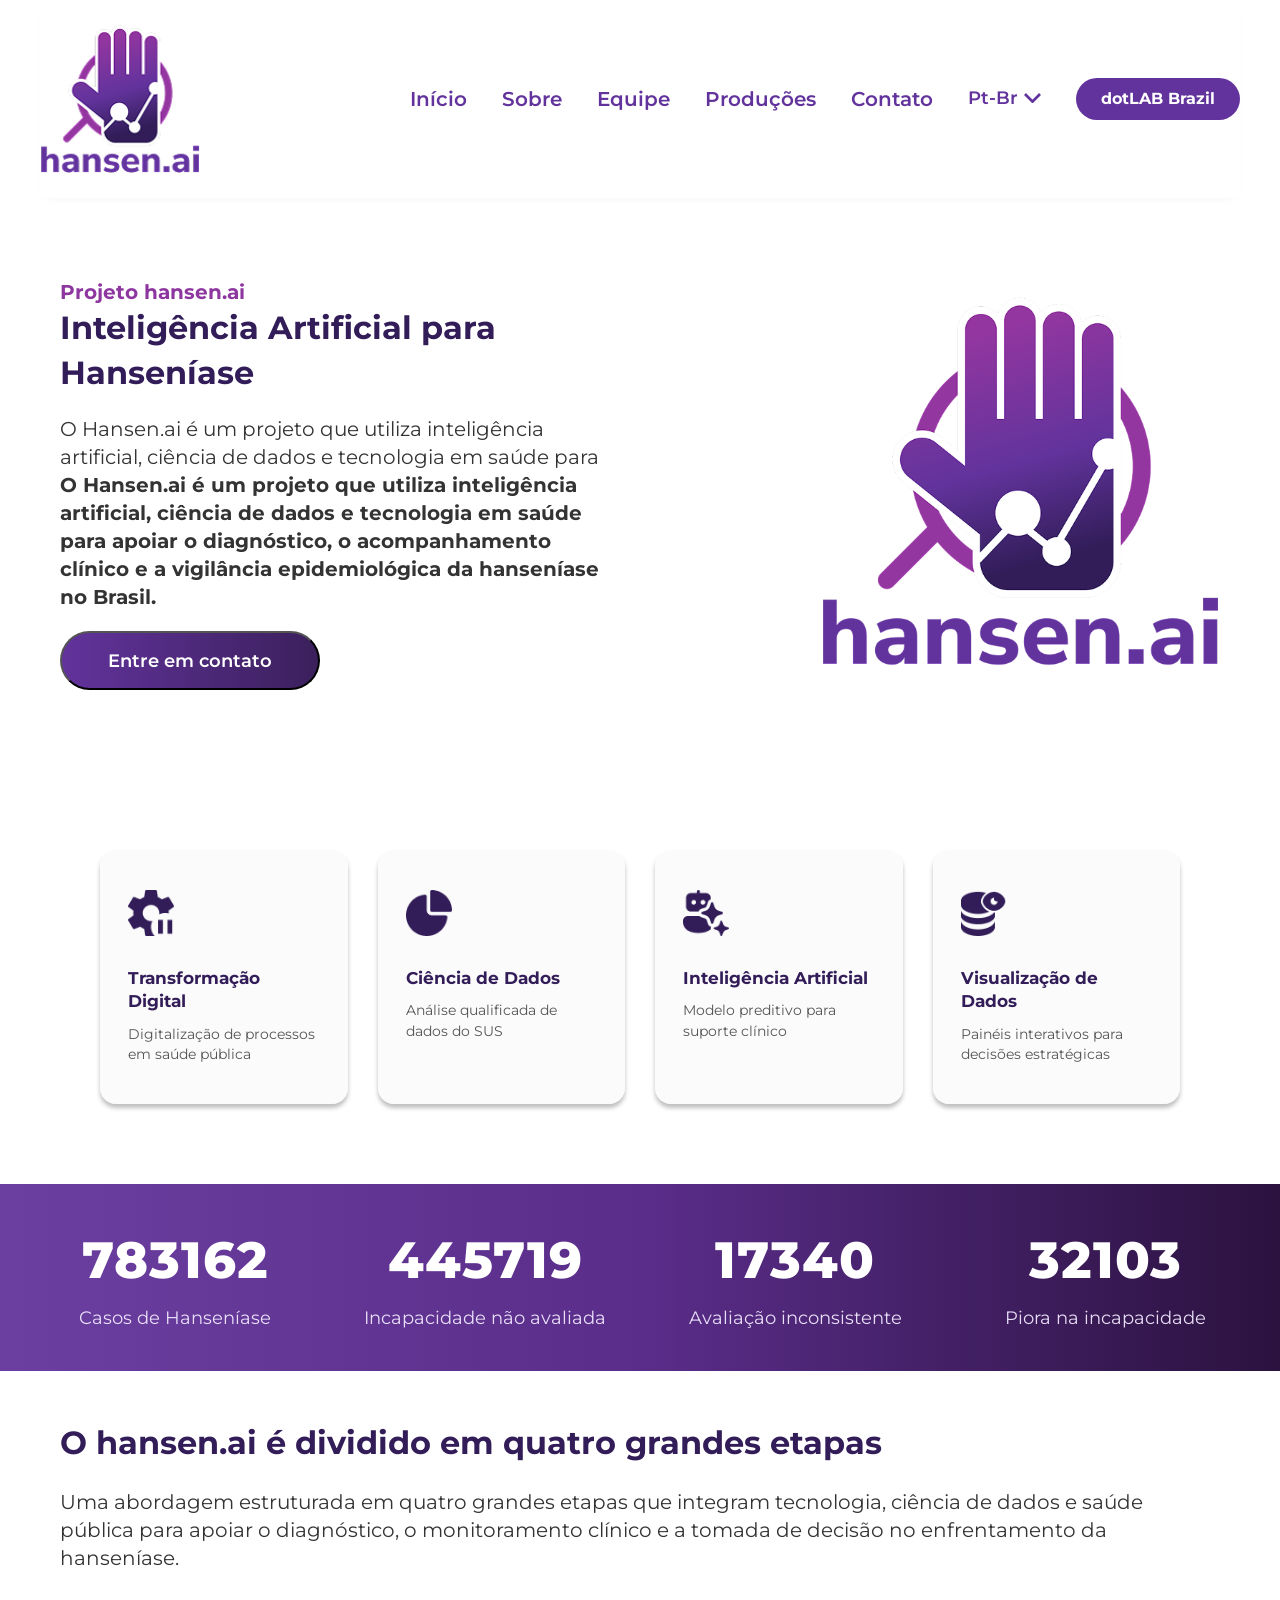
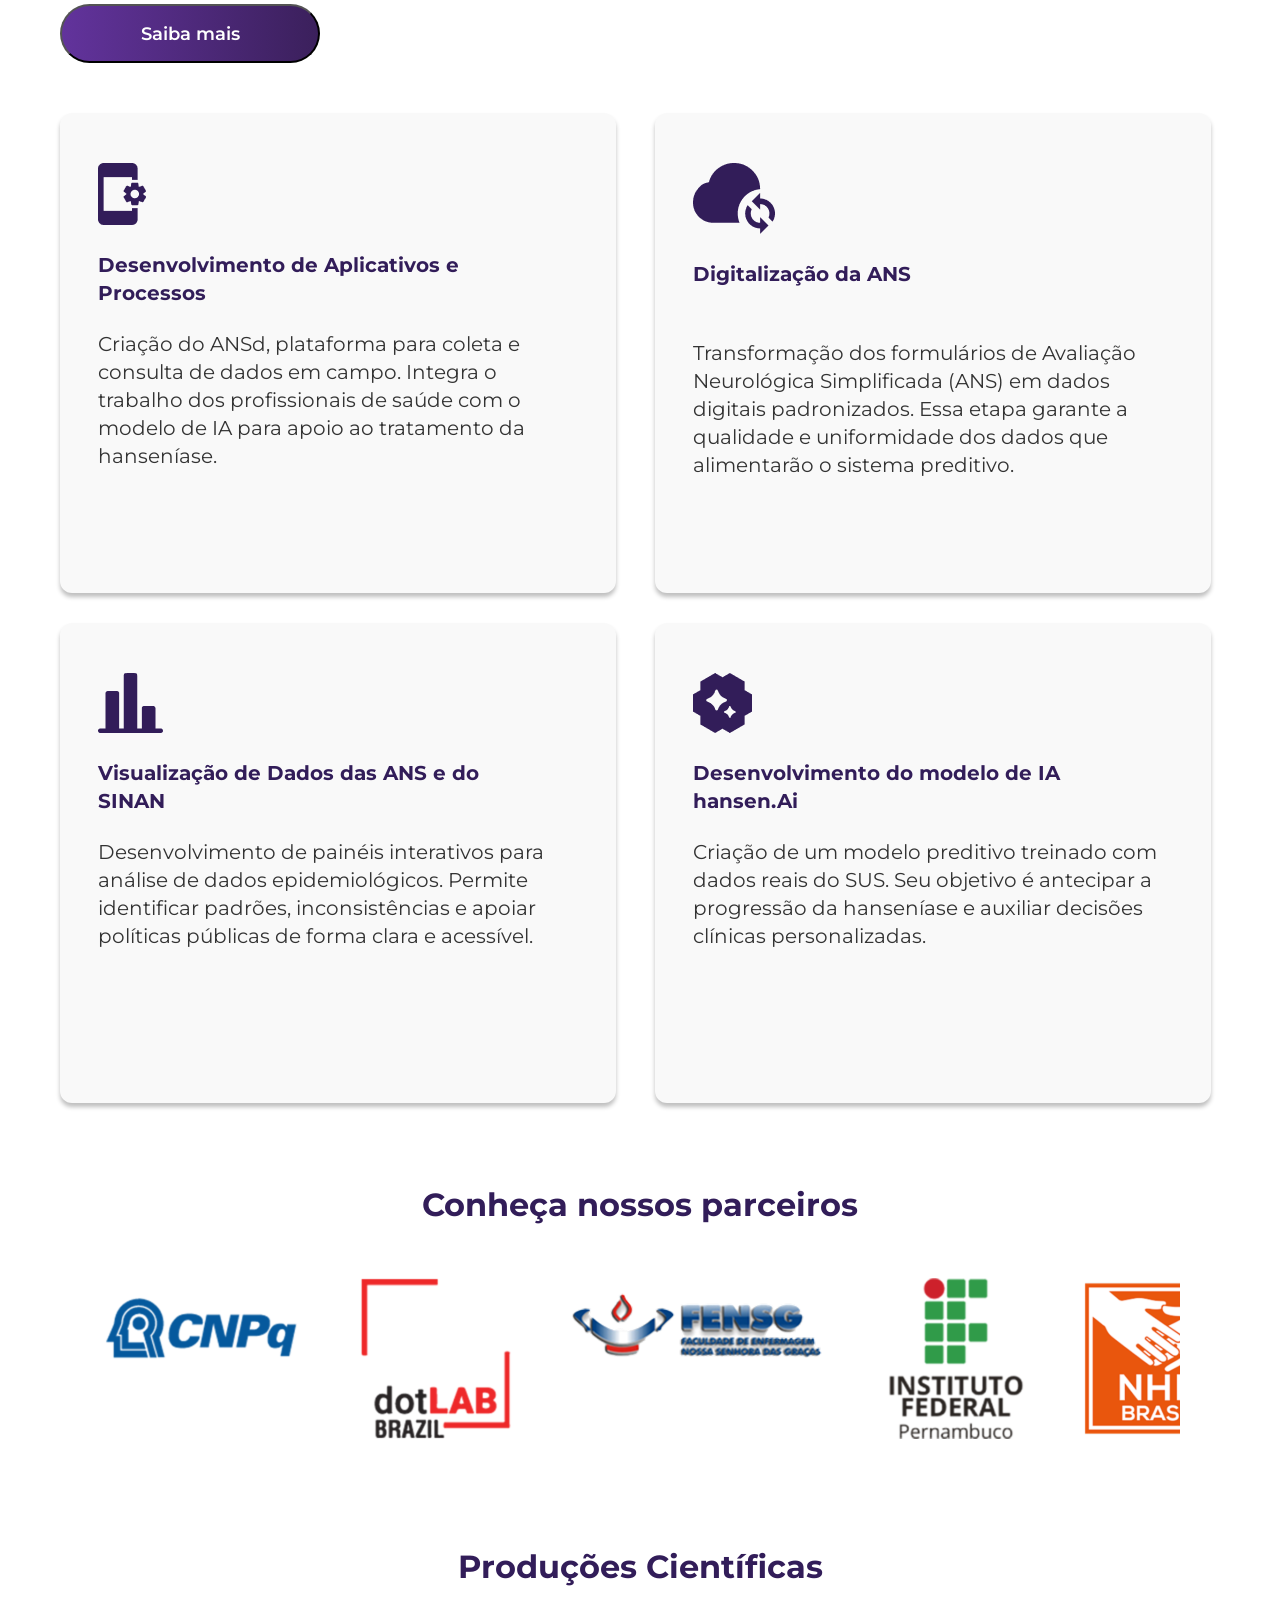
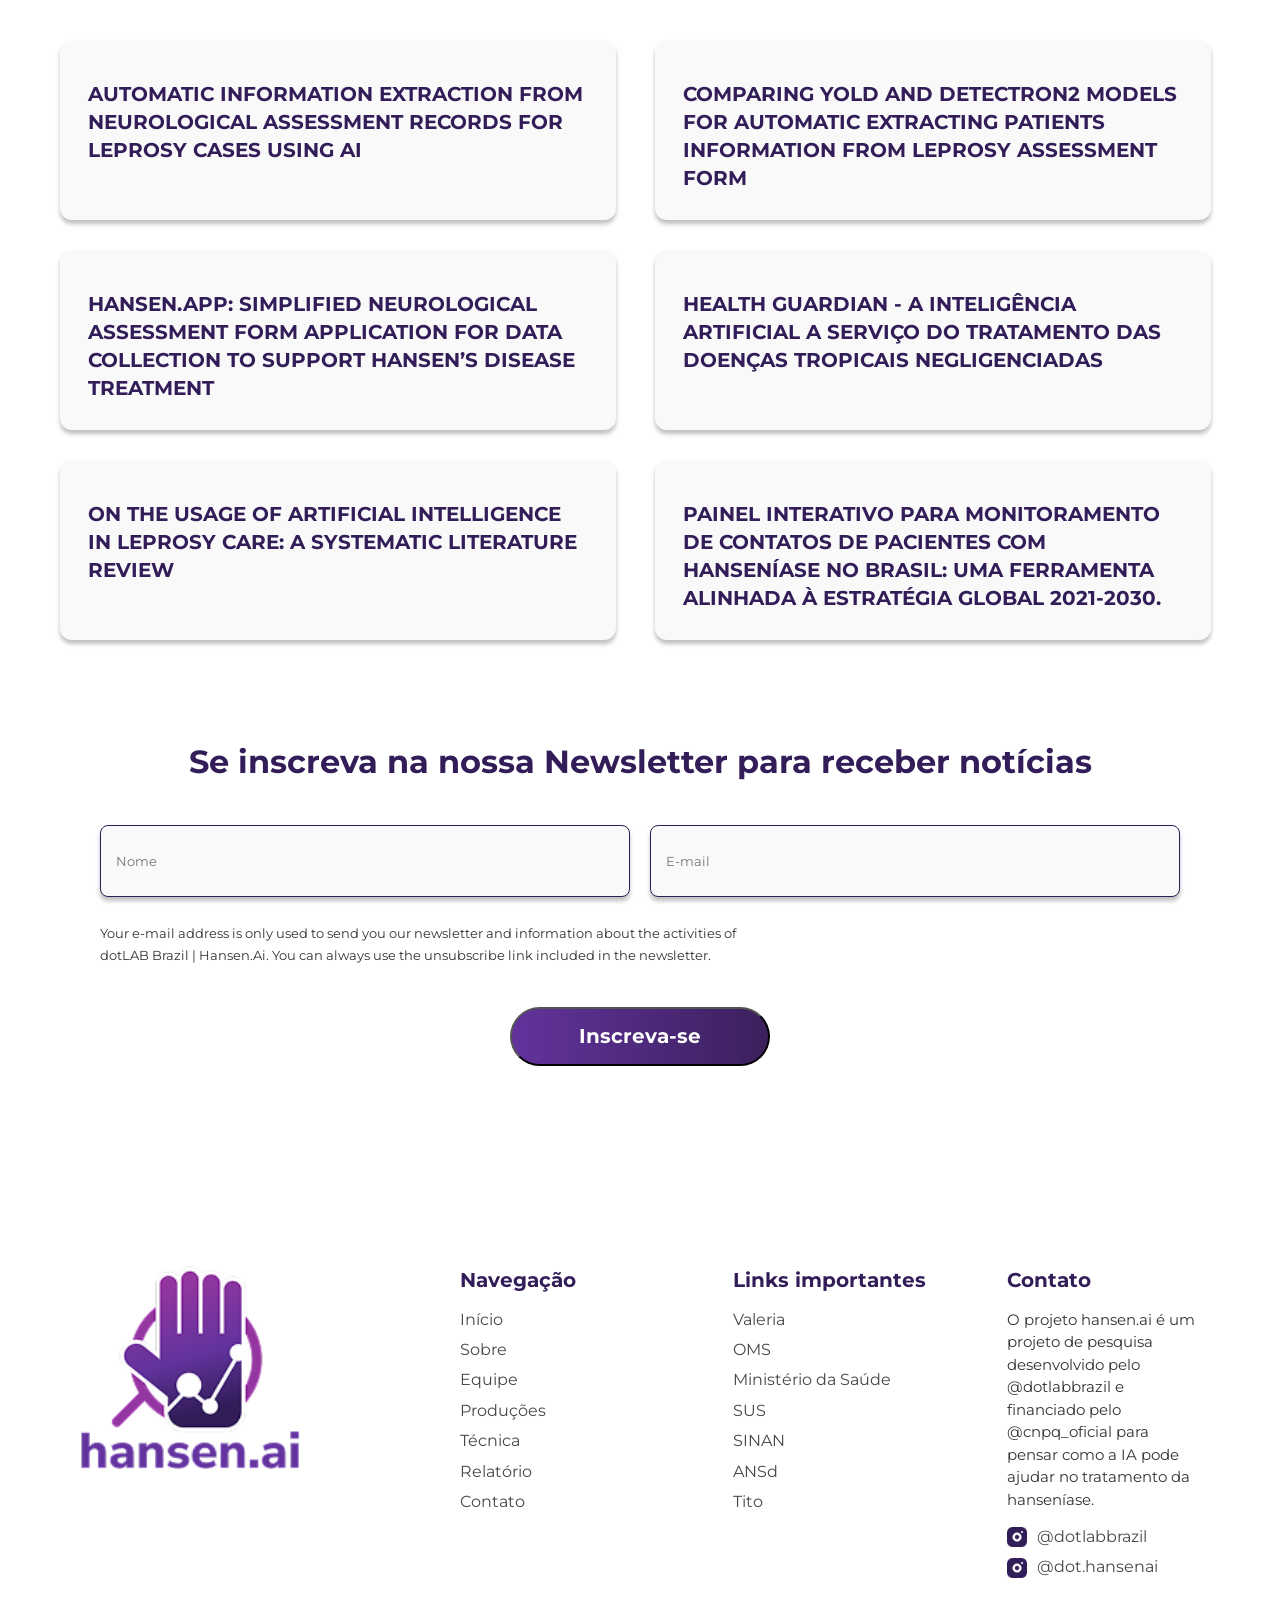
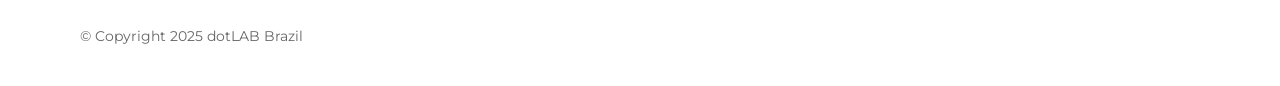
==== index.html @ be58742a "Home finalizada (iniciando responsividade)" ====
<!doctype html>
<html lang="pt-br">
  <head>
    <meta charset="UTF-8" />
    <meta name="viewport" content="width=device-width, initial-scale=1.0" />
    <title>hansen.ai</title>
    <link rel="shortcut icon" type="image/x-icon" href="./img/logo.png" />

    <link rel="stylesheet" href="./styles/global.css" />
    <link rel="stylesheet" href="./styles/style.css" />
  </head>

  <body>
    <!--========== HEADER ==========-->
    <header class="container navegacao">
      <img src="./img/logo.png" alt="Logo hansen.ai" class="logo" />

      <button class="menu-button" aria-label="Menu" aria-expanded="false">
        <span></span>
      </button>

      <nav>
        <ul class="navbar">
          <li><a href="#inicio" data-i18n="menu_home">Início</a></li>
          <li><a href="#sobre" data-i18n="menu_about">Sobre</a></li>
          <li><a href="#equipe" data-i18n="menu_team">Equipe</a></li>
          <li><a href="#producoes" data-i18n="menu_projects">Produções</a></li>
          <li><a href="#contato" data-i18n="menu_contact">Contato</a></li>

          <li class="language-dropdown">
            <div class="selected-language" id="selectedLanguage">
              Pt-Br
              <span class="arrow"><img src="./img/icon/idioma.png"></span>
            </div>

            <ul class="language-options" id="languageOptions">
              <li data-value="pt">Pt-Br</li>
              <li data-value="en">English</li>
            </ul>
          </li>

          <li class="link">
            <a href="https://dotlabbrazil.com.br/">dotLAB Brazil</a>
          </li>
        </ul>
      </nav>
    </header>

    <!--========== main ==========-->
    <main class="main-container container">
      
      <!--========== hero ==========-->
      <section class="hero" id="inicio">
        <div class="hero-text">
          <h2 data-i18n="hero_subtitle">Projeto hansen.ai</h2>
          <h1 data-i18n="hero_title">Inteligência Artificial para Hanseníase</h1>
          <p>
            O Hansen.ai é um projeto que utiliza inteligência artificial, ciência de dados e tecnologia em saúde para 
            <b data-i18n="hero_text">apoiar o diagnóstico, o acompanhamento clínico e a vigilância epidemiológica da hanseníase no Brasil.</b>
          </p>  

          <div class="hero-button">
            <button data-i18n="hero_button">Entre em contato</button>
          </div>    
        </div>

        <div class="hero-image">
          <img src="./img/image 4.png" alt="logo" />
        </div>
      </section>

      <!--========== INFO/NUMBER ==========-->
      <section class="info" id="info">

        <div class="info-cards">

            <div class="card">
              <img src="./img/icon/engine.png">
              
              <div class="card-texto">
                <h3 data-i18n="card_digital_1">Transformação Digital</h3>
                <p data-i18n="card_digital_text_1">Digitalização de processos em saúde pública</p>
              </div>
            </div>

            <div class="card">
              <img src="./img/icon/grafo.png">

              <div class="card-texto">
                <h3 data-i18n="card_digital_2">Ciência de Dados</h3>
                <p data-i18n="card_digital_text_2">Análise qualificada de dados do SUS</p>
              </div>
            </div>

            <div class="card">
              <img src="./img/icon/bot.png">

              <div class="card-texto">
                <h3 data-i18n="card_digital_3">Inteligência Artificial</h3>
                <p data-i18n="card_digital_text_3">Modelo preditivo para suporte clínico</p>
              </div>
            </div>

            <div class="card">
              <img src="./img/icon/pilha.png">

              <div class="card-texto">
                <h3 data-i18n="card_digital_4">Visualização de Dados</h3>
                <p data-i18n="card_digital_text_4">Painéis interativos para decisões estratégicas</p>
              </div>
            </div>
        </div>
      </section>

      <section class="numeros" id="numeros">
        <div class="numeros-grid">
          <div class="numb">
            <h2 data-target="783162">0</h2>
            <p data-i18n="numb_1">Casos de Hanseníase</p>
          </div>
          <div class="numb">
            <h2 data-target="445719">0</h2>
            <p data-i18n="numb_2">Incapacidade não avaliada</p>
          </div>
          <div class="numb">
            <h2 data-target="17340">0</h2>
            <p data-i18n="numb_3">Avaliação inconsistente</p>
          </div>
          <div class="numb">
            <h2 data-target="32103">0</h2>
            <p data-i18n="numb_4">Piora na incapacidade</p>
          </div>
        </div>
      </section>

      <!--=========== etapas ===========-->
      <section class="etapas" id="etapas">
        
        <div class="etapas-texto">
          
          <h1 data-i18n="etapas_title">O hansen.ai é dividido em quatro grandes etapas</h1>
          
          <p data-i18n="etapas_text">
            Uma abordagem estruturada em quatro grandes etapas que integram 
            <b>tecnologia, ciência de dados e saúde pública para apoiar o diagnóstico, 
              o monitoramento clínico e a tomada de decisão no enfrentamento da hanseníase.
            </b>
          </p>
          
          <div class="etapas-button">
            <button data-i18n="etapas_button">Saiba mais</button>
          </div>

        </div>

        <div class="etapas-cards">

          <div class="eta-card">
            <img src="./img/icon/phone.png">

            <div class="eta-texto">
              <h3 data-i18n="etapas_card_1">Desenvolvimento de Aplicativos e Processos</h3>
              <p data-i18n="etapas_card_text_1">
                Criação do ANSd, plataforma para coleta e consulta de dados em campo. 
                Integra o trabalho dos profissionais de saúde com o modelo de IA para apoio ao tratamento da hanseníase.
              </p>  
            </div>
          </div>

          <div class="eta-card">
            <img src="./img/icon/nuvem.png">

            <div class="eta-texto">
              <h3 data-i18n="etapas_card_2">Digitalização da ANS</h3>
              <p data-i18n="etapas_card_text_2">
                Transformação dos formulários de Avaliação Neurológica Simplificada (ANS) em dados digitais padronizados. 
                Essa etapa garante a qualidade e uniformidade dos dados que alimentarão o sistema preditivo.
              </p>
            </div>
          </div>

          <div class="eta-card">
            <img src="./img/icon/colum.png">

            <div class="eta-texto">
              <h3 data-i18n="etapas_card_3">Visualização de Dados das ANS e do SINAN</h3>
              <p data-i18n="etapas_card_text_3">
                Desenvolvimento de painéis interativos para análise de dados epidemiológicos. 
                Permite identificar padrões, inconsistências e apoiar políticas públicas de forma clara e acessível.
              </p>
            </div>
          </div>

          <div class="eta-card">
            <img src="./img/icon/IA.png">

            <div class="eta-texto">
              <h3 data-i18n="etapas_card_4">Desenvolvimento do modelo de IA hansen.Ai</h3>
              <p data-i18n="etapas_card_text_4">
                Criação de um modelo preditivo treinado com dados reais do SUS. 
                Seu objetivo é antecipar a progressão da hanseníase e auxiliar decisões clínicas personalizadas.
              </p>
            </div>
          </div>

        </div>

      </section>

      <!--=========== parceiros ===========-->
      <section class="container parceiros" id="parceiros">

        <div class="parceiros-texto"> 
          <h1 data-i18n="parceiros_title">Conheça nossos parceiros</h1>
        </div>
       
        <selection class="parceiros_img">
          <ul id="image-list">
            <li><img src="./img/parceiros/CNPq.png" alt=""></li>
            <li><img src="./img/parceiros/dotLAB.png" alt=""></li>
            <li><img src="./img/parceiros/FENSG.png" alt=""></li>
            <li><img src="./img/parceiros/IF.png" alt=""></li>
            <li><img src="./img/parceiros/NHR.png" alt=""></li>
            <li><img src="./img/parceiros/PPGEC.png" alt=""></li>
            <li><img src="./img/parceiros/UFPB.png" alt=""></li>
            <li><img src="./img/parceiros/UPE.png" alt=""></li>
          </ul>
        </selection>
      </section>

      <!--=========== produções ===========-->
      <section class="producoes" id="producoes">
        
        <div class="producoes-texto">
          <h1 data-i18n="producoes_title">Produções Científicas</h1>
        </div>

        <div class="producoes-cards">
          <div class="prod-card">
            <h3 data-i18n="prod_card_1">
              AUTOMATIC INFORMATION EXTRACTION FROM NEUROLOGICAL ASSESSMENT RECORDS FOR LEPROSY CASES USING AI
            </h3>
          </div>

          <div class="prod-card">
            <h3 data-i18n="prod_card_2">
              COMPARING YOLD AND DETECTRON2 MODELS FOR AUTOMATIC EXTRACTING PATIENTS INFORMATION FROM LEPROSY ASSESSMENT FORM
            </h3>
          </div>

          <div class="prod-card">
            <h3 data-i18n="prod_card_3">
              HANSEN.APP: SIMPLIFIED NEUROLOGICAL ASSESSMENT FORM APPLICATION FOR DATA COLLECTION TO SUPPORT HANSEN’S DISEASE TREATMENT
            </h3>
          </div>

          <div class="prod-card">
            <h3 data-i18n="prod_card_4">
              HEALTH GUARDIAN - A INTELIGÊNCIA ARTIFICIAL A SERVIÇO DO TRATAMENTO DAS DOENÇAS TROPICAIS NEGLIGENCIADAS
            </h3>
          </div>

          <div class="prod-card">
            <h3 data-i18n="prod_card_5">
              ON THE USAGE OF ARTIFICIAL INTELLIGENCE IN LEPROSY CARE: A SYSTEMATIC LITERATURE REVIEW
            </h3>
          </div>

          <div class="prod-card">
            <h3 data-i18n="prod_card_6">
              PAINEL INTERATIVO PARA MONITORAMENTO DE CONTATOS DE PACIENTES COM HANSENÍASE NO BRASIL: UMA FERRAMENTA ALINHADA À ESTRATÉGIA GLOBAL 2021-2030.
            </h3>
          </div>
        </div>
      </section>

      <section class="contato" id="contato">

        <div class="contato-texto">
          <h1 data-i18n="contato_title">Se inscreva na nossa Newsletter para receber notícias</h1>    
        </div>

        <div class="contato-form">
          <input type="text" placeholder="Nome" id="nameInput" data-i18n-placeholder="namePlaceholder">
          <input type="email" placeholder="E-mail" id="emailInput">
        </div>

        <div class="OBS">
          <span>
            Your e-mail address is only used to send you our newsletter and information about the activities of<br> dotLAB Brazil | 
            Hansen.Ai. You can always use the unsubscribe link included in the newsletter.
          </span>
        </div>

        <div class="contato-button">
          <button data-i18n="contato_button">Inscrever-se</button>
        </div>
      </section>
    </main>

    <footer class="footer-container container">
    
      <div class="colunas">

        <div class="log">
          <img class="logo-footer" src="./img/logo.png">
        </div>
        
        <div class="navegue">
          <h3 data-i18n="Navegacao">Navegação</h3>
          <ul>
            <li><a href="#inicio" data-i18n="menu_home">Início</a></li>
            <li><a href="#sobre" data-i18n="menu_about">Sobre</a></li>
            <li><a href="#equipe" data-i18n="menu_team">Equipe</a></li>
            <li><a href="#producoes" data-i18n="menu_projects">Produções</a></li>
            <li><a href="#" data-i18n="menu_tecnica">Técnica</a></li>
            <li><a href="#" data-i18n="menu_relatorio">Relatório</a></li>
            <li><a href="#contato" data-i18n="menu_contact">Contato</a></li>
          </ul>
        </div>

        <div class="links">
          <h3 data-i18n="Links">Links importantes</h3>
          <ul>
            <li><a href="https://valeria.dotlabbrazil.com.br/">Valeria</a></li>
            <li><a href="https://www.who.int/pt/about">OMS</a></li>
            <li><a href="https://www.gov.br/saude/pt-br">Ministério da Saúde</a></li>
            <li><a href="https://www.gov.br/saude/pt-br/sus">SUS</a></li>
            <li><a href="https://portalsinan.saude.gov.br/">SINAN</a></li>
            <li><a href="https://ansd.dotlabbrazil.com.br/">ANSd</a></li>
            <li><a href="">Tito</a></li>
          </ul>
        </div>

        <div class="contact">
          <h3 data-i18n="Contato">Contato</h3>
          <p data-i18n="contact">
            O projeto hansen.ai é um projeto de pesquisa desenvolvido pelo <a href="https://www.instagram.com/dotlabbrazil/" target="_blank">@dotlabbrazil</a> e 
            financiado pelo <a href="https://www.instagram.com/cnpq_oficial/" target="_blank">@cnpq_oficial</a> para pensar como a IA pode ajudar no tratamento da hanseníase.
          </p>
          <ul>
            <li>
              <img src="./img/icon/insta.png">
              <a href="https://www.instagram.com/dotlabbrazil/">@dotlabbrazil</a>
            </li>
            <li>
              <img src="./img/icon/insta.png">
              <a href="https://www.instagram.com/dot.hansenai/">@dot.hansenai</a>
            </li>
          </ul>
        </div>
      
      </div>

      <span>© Copyright 2025 dotLAB Brazil</span>
    </footer>

    <script src="./js/index.js"></script>
    <script src="./js/lenguage.js"></script>

  </body>
</html>
---- styles/global.css ----
@import url('https://fonts.googleapis.com/css2?family=Montserrat:ital,wght@0,100..900;1,100..900&display=swap');

* {
  font-family: "Montserrat", Arial, Helvetica, sans-serif;
}

body {
  font-family: Arial, sans-serif;
  background-color: #fff;
  color: #333;
  line-height: 1.4;
  margin: 0;
  padding: 0;
  overflow-x: hidden;  /* Impede rolagem horizontal */
  width: 100%;        /* Garante que o body ocupe toda a largura */
}

h1,
h2,
h3,
ul,
li,
p,
dd,
dt {
  margin: 0;
  padding: 0;
  list-style: none;
}

a {
  text-decoration: none;
}

html {
  scroll-behavior: smooth;
}

.container {
  box-sizing: border-box;
  max-width: 1200px;
  padding-left: 20px;
  padding-right: 20px;
  margin-left: auto;
  margin-right: auto;
}
---- styles/style.css ----
:root {
  --cor-primary: #321d59;
  --cor-secundary: #62339c;
  --cor-terciary: #8d369f;
}

/*============ HEADER ===========*/
.navegacao {
  width: 100%;
  padding: 25px 0;
  display: flex;
  justify-content: space-between;
  align-items: center;
  background: #ffffff;
  box-shadow: 0 4px 10px -5px rgba(0, 0, 0, 0.05);
}

.menu-button {
  display: none;
}

.logo {
  width: 160px;
  height: auto;
  margin: 0;
}

nav ul {
  display: flex;
  align-items: center;
  list-style: none;
  gap: 35px;
}

nav ul li a {
  text-decoration: none;
  color: var(--cor-secundary);
  font-size: 20px;
  font-weight: 600;
  transition: 0.3s;
}

nav ul li a:hover {
  color: var(--cor-primary);
}

.link {
  background-color: var(--cor-secundary);
  padding: 10px 25px;
  border-radius: 50px;
  display: flex;
  align-items: center;
  justify-content: center;
  transition: 0.3s;
}

.link a {
  color: #ffffff;
  font-size: 16px;
  font-weight: 700;
}

.link a:hover {
  color: #777;
}

/* ===== Language Custom Dropdown ===== */

.language-dropdown {
  position: relative;
  cursor: pointer;
  font-weight: 600;
  font-size: 18px;
  color: var(--cor-secundary);
}

.selected-language {
  display: flex;
  align-items: center;
  gap: 6px;
}

.arrow {
  font-size: 14px;
}

.language-options {
  position: absolute;
  top: 35px;
  left: 0;
  background: var(--cor-secundary);
  color: #ffffff;
  list-style: none;
  padding: 8px 0;
  width: 100px;
  border-radius: 4px;
  box-shadow: 0 8px 25px rgba(0, 0, 0, 0.8);
  display: none;
}

.language-options li {
  padding: 10px 15px;
  transition: 0.2s;
}

.language-options li:hover {
  color: #777; /* hover com letra cinza */
}

.language-options li.selected {
  color: #999; /* linguagem selecionada fica cinza */
}

/* ===== HERO ===== */
.hero {
  display: flex;
  align-items: center;
  justify-content: center;
  padding: 80px 0;
}

.hero-text {
  max-width: 600px;
  margin-right: 200px;
}

.hero-text h1 {
  font-size: 32px;
  color: var(--cor-primary);
  margin-bottom: 20px;
}
.hero-text h2 {
  font-size: 20px;
  color: var(--cor-terciary);
}
.hero-text p {
  font-size: 20px;
  margin-top: 20px;
  margin-bottom: 20px;
}

.hero-button button {
  background: linear-gradient(90deg, #62339c 0%, #3b205c 100%);
  color: #ffffff;
  width: 260px;
  height: 59px;
  font-size: 18px;
  font-weight: 600;
  top: 667px;
  left: 140px;
  border-radius: 50px;
  cursor: pointer;
}

.hero-button button:hover {
  color: #777; /* hover com letra cinza */
}

.hero-image img {
  width: 400px;
  height: auto;
  top: 298px;
  margin: 0;
}

/* ===== INFO/NUMBER ===== */
.info {
  padding: 80px 40px;
  background-color: #ffffff;
}

.info-cards {
  display: grid;
  grid-template-columns: repeat(auto-fit, minmax(220px, 1fr));
  gap: 30px;
  max-width: 1200px;
  margin: 0 auto;
}

/* CARD */
.card {
  position: relative;
  background: #f9f9f99f;
  border-radius: 16px;
  padding: 40px 28px;
  box-shadow: 0px 4px 4px 0px #00000040;
  transition:
    transform 0.3s ease,
    box-shadow 0.3s ease;
  overflow: hidden;
  cursor: pointer;
}

/* Efeito de elevação */
.card:hover {
  transform: translateY(-6px);
  box-shadow: 0 16px 35px rgba(0, 0, 0, 0.12);
}

/* FAIXA ROXA (HOVER) */
.card::before {
  content: "";
  position: absolute;
  top: -60px;
  left: 20%;
  transform: translateX(-50%);
  width: 45px;
  height: 100px;
  background-color: #8e369f83;
  border-radius: 0 0 35px 35px;
  opacity: 0;
  transition:
    opacity 0.3s ease,
    top 0.3s ease;
}

/* Mostra a faixa no hover */
.card:hover::before {
  opacity: 1;
  top: -20px;
}

/* ÍCONE */
.card img {
  width: 46px;
  height: 46px;
  margin-bottom: 24px;
  z-index: 1;
  position: relative;
}

/* TEXTO */
.card-texto h3 {
  font-size: 1.05rem;
  font-weight: 700;
  color: var(--cor-primary);
  margin-bottom: 10px;
}

.card-texto p {
  font-size: 0.9rem;
  color: #555;
  line-height: 1.4;
}

/* ======= Numeros =========== */
.numeros {
  position: relative;
  width: 100vw;
  left: 50%;
  transform: translateX(-50%);

  padding: 40px 0;
  margin-bottom: 10px;
  background: linear-gradient(90deg, #6b3fa0 0%, #5a2d8a 50%, #2b123f 100%);
}

.numeros-grid {
  max-width: 1200px;
  margin: 0 auto;
  padding: 0 40px;
  display: grid;
  grid-template-columns: repeat(4, 1fr);
  gap: 40px;
  align-items: center;
}

.numb {
  text-align: center;
}

/* Número */
.numb h2 {
  font-size: 3.2rem;
  font-weight: 800;
  color: #ffffff;
  margin-bottom: 10px;
  letter-spacing: 1px;
}

/* Texto */
.numb p {
  font-size: 18px;
  font-weight: 400;
  color: #f1e9ff;
  opacity: 0.95;
}

/* ======= etapas =========== */
.etapas-texto {
  margin-top: 50px;
}

.etapas-texto h1 {
  width: 860px;
  height: 67px;
  top: 1655px;
  left: 140px;
  font-size: 32px;
  color: var(--cor-primary);
}

.etapas-texto p {
  width: 1160px;
  height: 156px;
  top: 1722px;
  left: 140px;
  font-size: 20px;
}

.etapas-button {
  margin-top: -40px;
  margin-bottom: 50px;
}

.etapas-button button {
  background: linear-gradient(90deg, #62339c 0%, #3b205c 100%);
  color: #ffffff;
  width: 260px;
  height: 59px;
  font-size: 18px;
  font-weight: 600;
  top: 667px;
  left: 140px;
  border-radius: 50px;
  cursor: pointer;
}

.etapas-button button:hover {
  color: #777; /* hover com letra cinza */
}

.etapas-cards {
  display: grid;
  grid-template-columns: repeat(2, 1fr);
  gap: 30px;
  max-width: 1200px;
  margin: 0 auto;
}

.eta-card {
  width: 500px;
  height: 400px;
  border-radius: 12px;
  padding: 40px 28px;
  background: #f9f9f9;
  box-shadow: 0px 4px 4px 0px #00000040;
  transition:
    transform 0.3s ease,
    box-shadow 0.3s ease;
}

.eta-card:hover {
  transform: translateY(-6px);
  box-shadow: 0 16px 35px rgba(0, 0, 0, 0.12);
}

.eta-card img {
  width: 48;
  height: 62;
  top: 2035px;
  left: 207px;
  margin: 10px;
}

.eta-texto h3 {
  width: 440px;
  height: 69px;
  top: 2122px;
  left: 207px;
  color: var(--cor-primary);
  font-size: 20px;
  font-weight: 700;
  margin: 10px;
}

.eta-texto p {
  width: 440;
  height: 165;
  top: 2215px;
  left: 207px;
  font-size: 20px;
  font-weight: 400;
  margin: 10px;
}

/*=========== PARCEIROS =============*/
.parceiros {
  padding: 80px 40px;
  display: flex;
  flex-direction: column;
  align-items: center;
  justify-content: center;
  overflow: hidden;
}

.parceiros-texto {
  text-align: center;
  margin-bottom: 50px;
}

.parceiros-texto h1 {
  color: var(--cor-primary);
  font-size: 32px;
  font-weight: 700;
  margin: 0;
}

/* CONTAINER QUE ESCONDE O EXCESSO */
.parceiros_img {
  width: 100%;
  overflow: hidden;
}

/* LISTA DO CARROSSEL */
.parceiros_img ul {
  display: flex;
  gap: 40px;
  list-style: none;
  padding: 0;
  margin: 0;

  width: max-content; /* ESSENCIAL */
  animation: scrollCarousel 10s linear infinite;
}

/* ITENS */
.parceiros_img li {
  flex-shrink: 0;
}

/* IMAGENS */
.parceiros_img img {
  height: auto;
  object-fit: contain;
}

/* ANIMAÇÃO CORRIGIDA */
@keyframes scrollCarousel {
  from {
    transform: translateX(0);
  }
  to {
    transform: translateX(-50%);
  }
}

/*=========== Produções =============*/
.producoes {
  margin-top: 20px;
  margin-bottom: 20px;
}

.producoes-texto {
  text-align: center;
  margin-bottom: 50px;
}

.producoes-texto h1 {
  color: var(--cor-primary);
  font-size: 32px;
  font-weight: 700;
  margin: 0;
}

.producoes-cards {
  display: grid;
  grid-template-columns: repeat(2, 1fr);
  gap: 30px;
  max-width: 1200px;
  margin: 0 auto;
}

.prod-card {
  width: 500px;
  height: 100px;
  border-radius: 12px;
  padding: 40px 28px;
  background: #f9f9f9;
  box-shadow: 0px 4px 4px 0px #00000040;
  transition:
    transform 0.3s ease,
    box-shadow 0.3s ease;
}

.prod-card:hover {
  transform: translateY(-6px);
  box-shadow: 0 16px 35px rgba(0, 0, 0, 0.12);
}

.prod-card h3 {
  width: 470;
  height: 101;
  top: 3733px;
  left: 185px;
  font-size: 20px;
  font-weight: 700;
  color: var(--cor-primary);
}

/*=========== contato =============*/
.contato {
  padding: 80px 40px;
  display: flex;
  flex-direction: column;
  
}

.contato-texto {
  text-align: center;
  margin-bottom: 40px;
}

.contato-texto h1 {
  color: var(--cor-primary);
  font-size: 32px;
  font-weight: 700;
  margin: 0;
}

.contato-form {
  display: flex;
  flex-direction: row;
  align-items: center;
  gap: 20px;
  margin-bottom: 25px;
}

.contato-form input {
  width: 500px;
  height: 40px;
  top: 4530px;
  left: 140px;
  padding: 15px;

  border-radius: 8px;
  border-width: 1px;

  background: #F9F9F9;
  border: 1px solid var(--cor-primary);
  box-shadow: 0px 4px 4px 0px #00000040;
}

.OBS span {
  font-size: 13px;
  font-weight: 400;
  width: 10px;
  text-align: left;
}

.contato-button {
  display: flex;
  justify-content: center;
  margin: 40px 0;
}

.contato-button button {
  background: linear-gradient(90deg, #62339c 0%, #3b205c 100%);
  color: #ffffff;
  cursor: pointer;
  border-radius: 50px;
  font-size: 20px;
  font-weight: 700;
  width: 260px;
  height: 59px;
  top: 4735px;
  left: 600px;
}

.contato-button button:hover {
  color: #777; /* hover com letra cinza */
}

/*=========== FOOTER =============*/
.footer-container {
  display: flex;
  flex-direction: column;
  gap: 40px;
  padding: 80px 40px 40px 40px;
}

/* área principal do footer */
.colunas {
  display: grid;
  grid-template-columns: 300px 1fr 1fr 1fr;
  gap: 80px;
  align-items: start;
}

/* logo */
.logo-footer {
  width: 220px;
}

/* titulos */
.footer-container h3 {
  color: var(--cor-primary);
  font-size: 20px;
  font-weight: 700;
  margin-bottom: 15px;
}

/* listas */
.footer-container ul {
  list-style: none;
  padding: 0;
  margin: 0;
}

.footer-container li {
  margin-bottom: 8px;
}

/* links */
.footer-container a {
  text-decoration: none;
  font-size: 16px;
  transition: 0.3s;
  color: #474747;
}

.footer-container a:hover {
  color: var(--cor-secundary);
}

/* texto contato */
.contact p {
  font-size: 15px;
  line-height: 1.5;
  margin-bottom: 15px;
  max-width: 260px;
}

/* instagram */
.contact ul li {
  display: flex;
  align-items: center;
  gap: 10px;
}

.contact ul img {
  width: 20px;
}

/* copyright */
.footer-container span {
  color: #666;
  font-size: 14px;
}
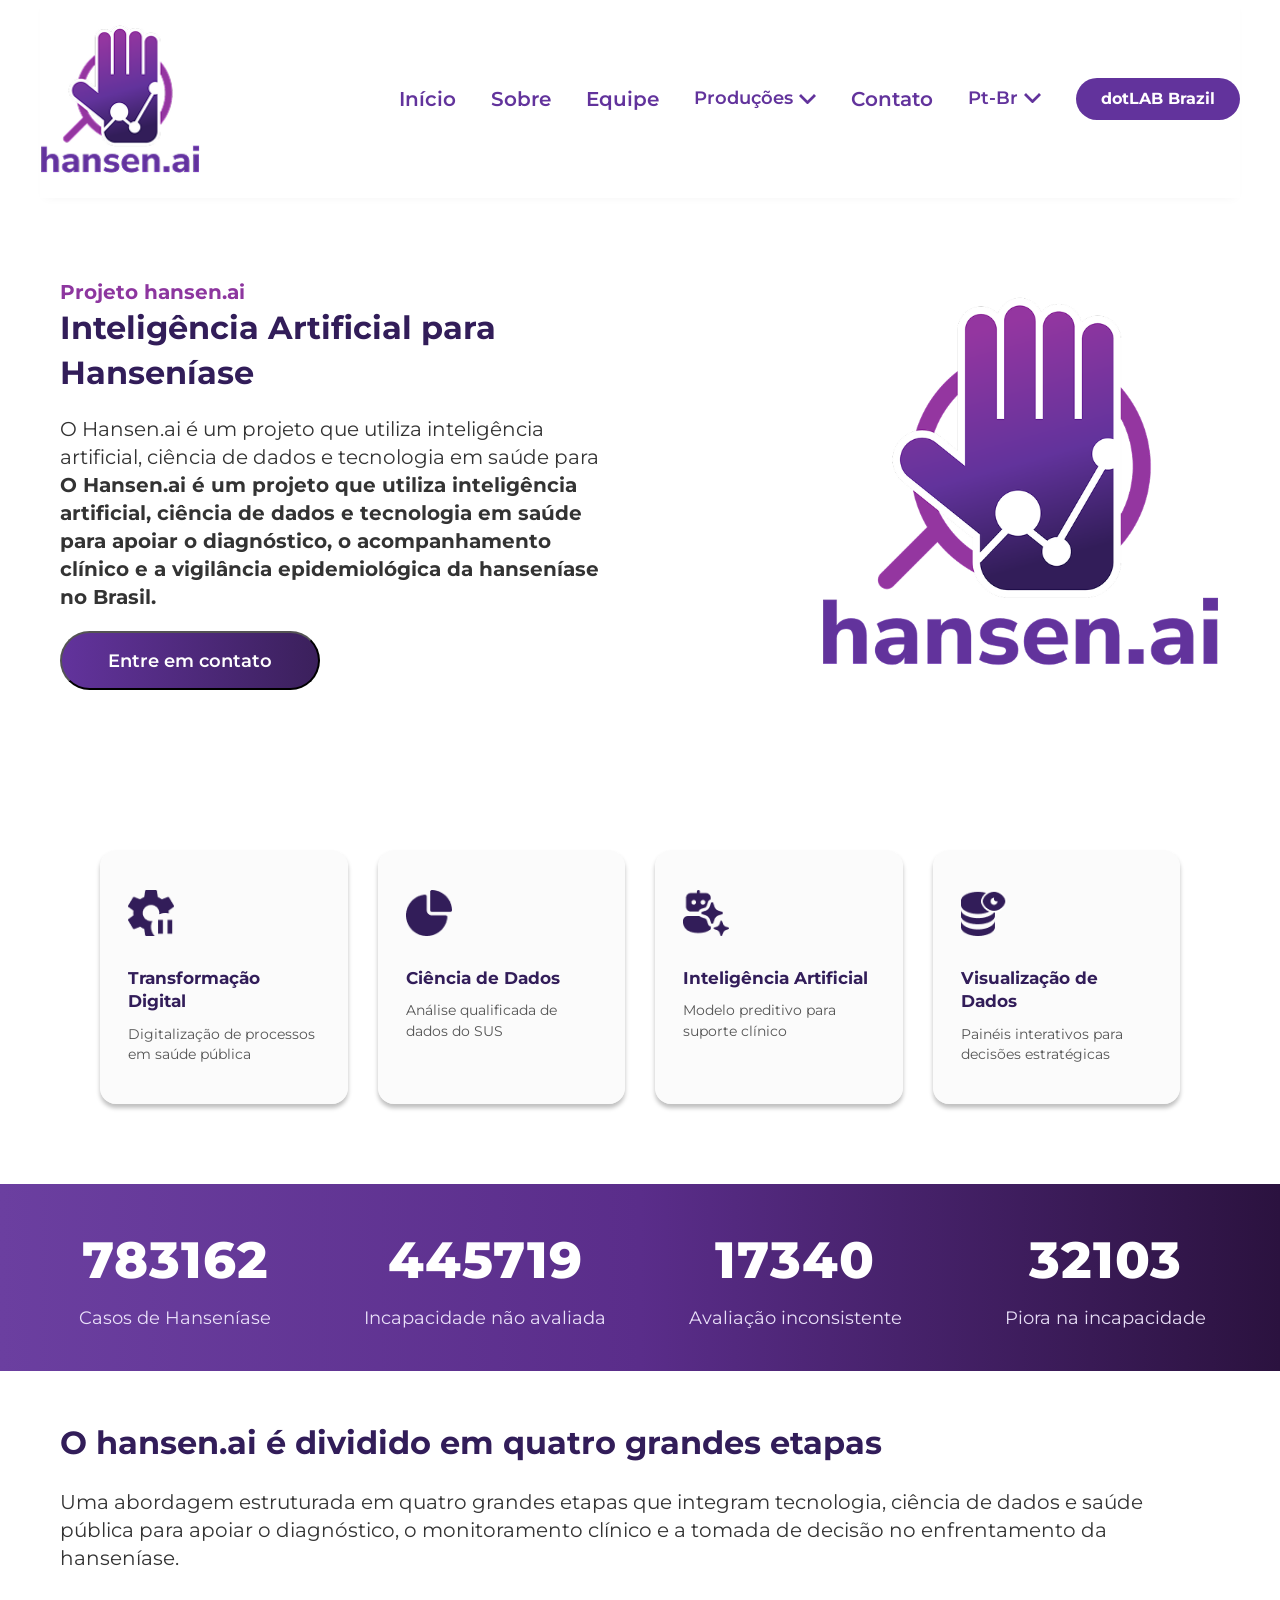
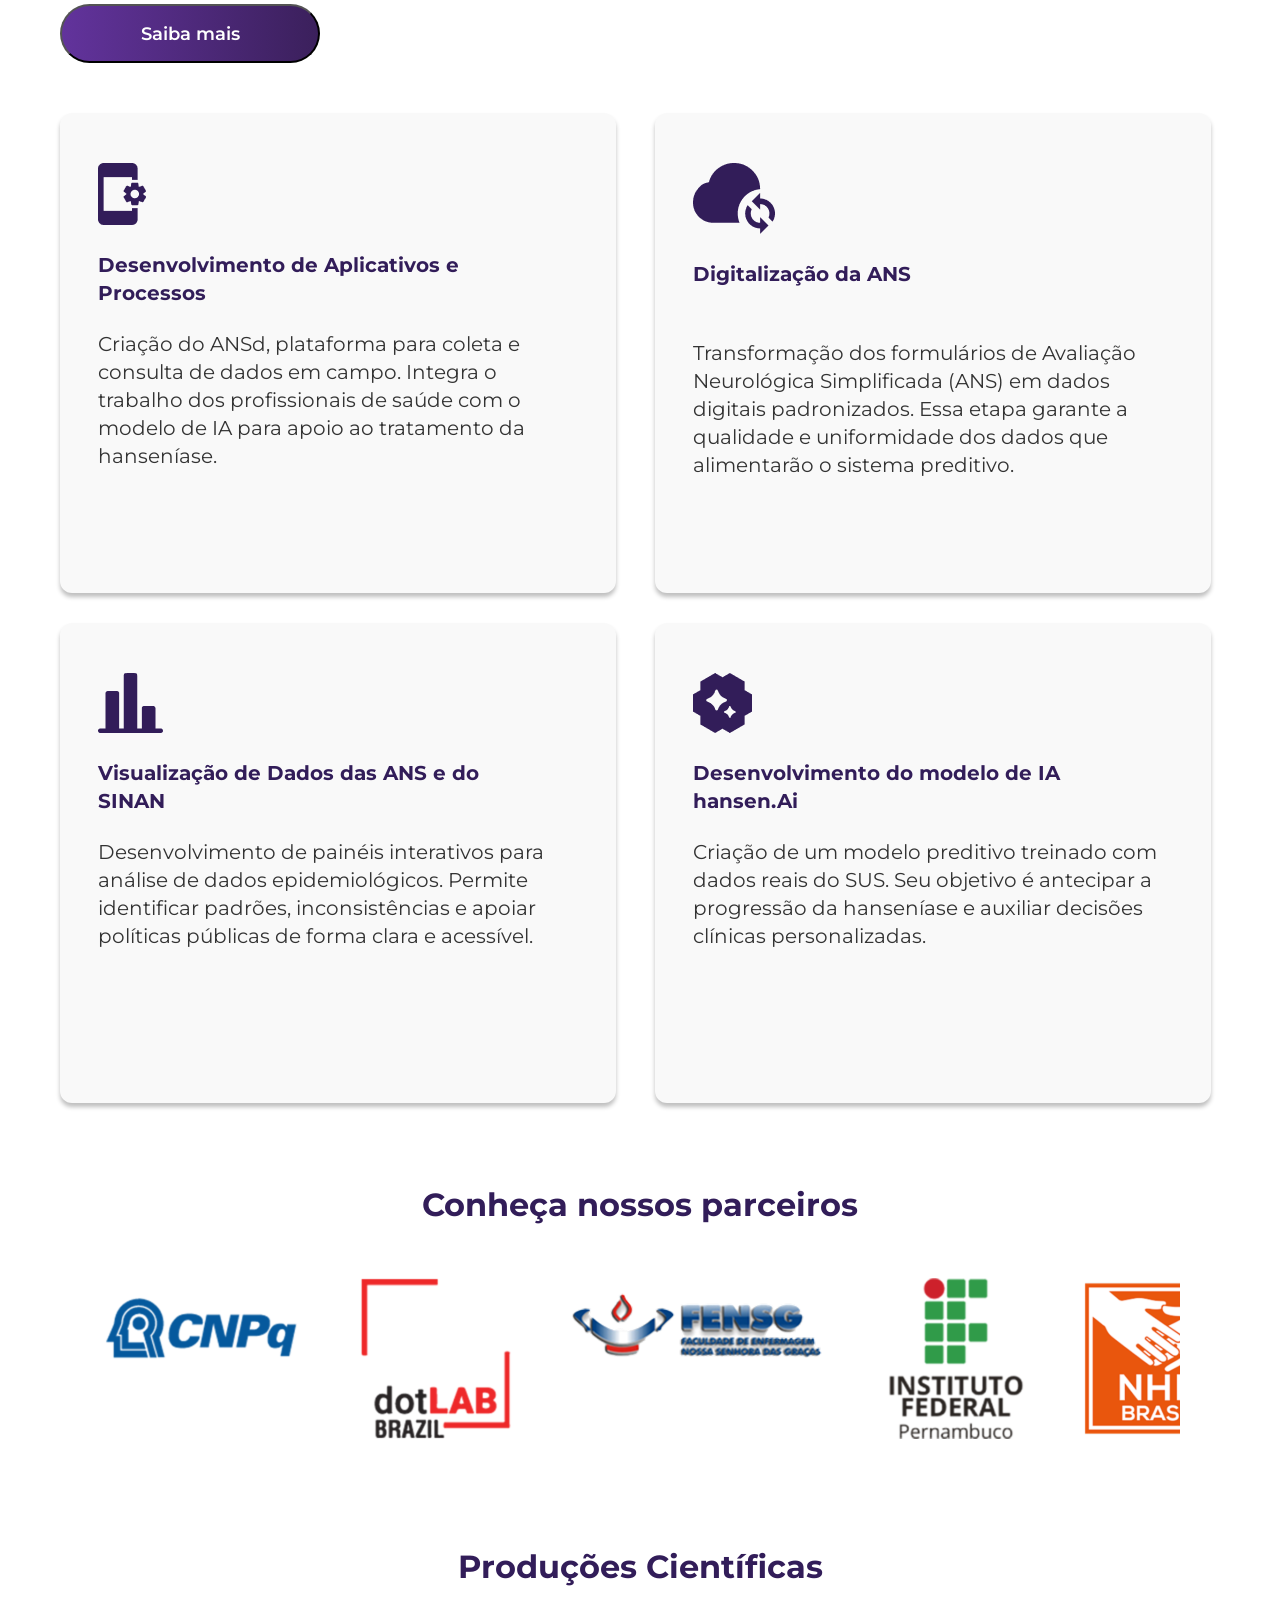
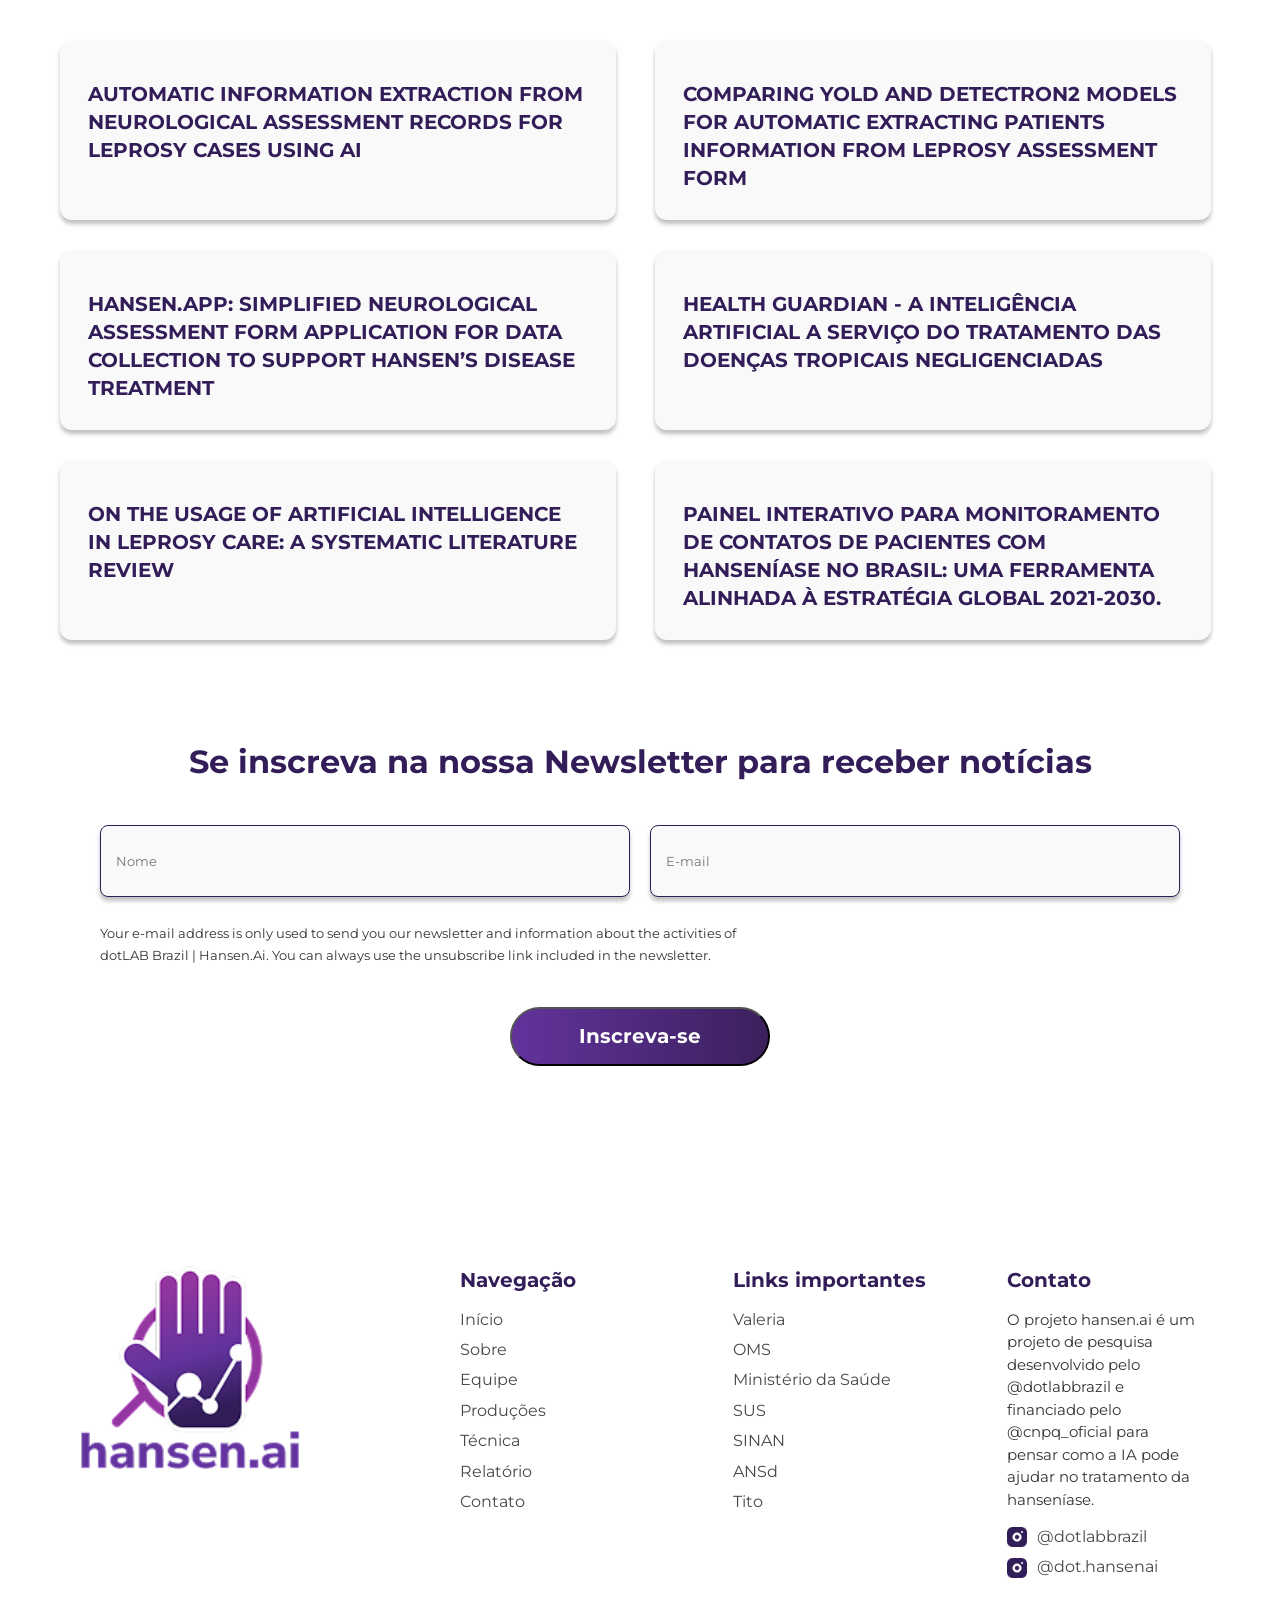
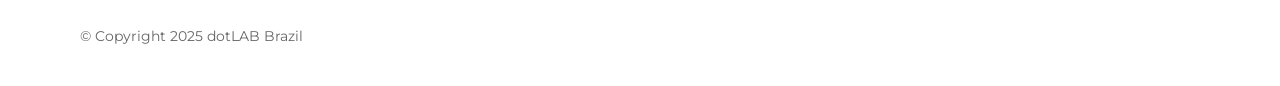
==== commit 8856c777: "atualizações e novas paginas (iniciando sobre)" ====
--- a/index.html
+++ b/index.html
@@ -24,7 +24,21 @@
           <li><a href="#inicio" data-i18n="menu_home">Início</a></li>
           <li><a href="#sobre" data-i18n="menu_about">Sobre</a></li>
           <li><a href="#equipe" data-i18n="menu_team">Equipe</a></li>
-          <li><a href="#producoes" data-i18n="menu_projects">Produções</a></li>
+          
+          <li class="produc-dropdown">
+            <div class="selected-produc" id="selectedProductions" >
+              <p data-i18n="menu_projects" >Produções</p>
+              <span class="arrow-produ"><img src="./img/icon/idioma.png"></span>
+            </div>
+            
+
+            <ul class="produc-options" id="producOptions">
+              <li data-value="cientifica" data-i18n="menu_ciencia">Científicas</li>
+              <li data-value="tecnica" data-i18n="menu_tecnica">Técnicas</li>
+              <li data-value="relatorio" data-i18n="menu_relatrorio">Relatórios</li>
+            </ul>
+          </li>
+
           <li><a href="#contato" data-i18n="menu_contact">Contato</a></li>
 
           <li class="language-dropdown">
--- a/styles/style.css
+++ b/styles/style.css
@@ -88,13 +88,13 @@
   position: absolute;
   top: 35px;
   left: 0;
-  background: var(--cor-secundary);
-  color: #ffffff;
+  background: #f9f9f99f;
+  color: var(--cor-secundary);
   list-style: none;
   padding: 8px 0;
   width: 100px;
   border-radius: 4px;
-  box-shadow: 0 8px 25px rgba(0, 0, 0, 0.8);
+  box-shadow: 0 8px 25px rgba(0, 0, 0, 0.395);
   display: none;
 }
 
@@ -104,11 +104,60 @@
 }
 
 .language-options li:hover {
-  color: #777; /* hover com letra cinza */
+  color: var(--cor-primary); /* hover com letra cinza */
 }
 
 .language-options li.selected {
-  color: #999; /* linguagem selecionada fica cinza */
+  color: var(--cor-primary); /* linguagem selecionada fica cinza */
+}
+
+/* ===== productions Custom Dropdown ===== */
+.produc-dropdown {
+  position: relative;
+  cursor: pointer;
+  font-weight: 600;
+  font-size: 18px;
+  color: var(--cor-secundary);
+}
+
+.selected-produc {
+  display: flex;
+  align-items: center;
+  gap: 6px;
+}
+
+.arrow-produ {
+  font-size: 14px;
+  display: flex;
+  align-items: end;
+  justify-content: end;
+}
+
+.produc-options {
+  position: absolute;
+  top: 35px;
+  left: 0;
+  background: #f9f9f99f;
+  color: var(--cor-secundary);
+  list-style: none;
+  padding: 8px 0;
+  width: 130px;
+  border-radius: 4px;
+  box-shadow: 0 8px 25px rgba(0, 0, 0, 0.395);
+  display: none;
+}
+
+.produc-options li {
+  padding: 10px 15px;
+  transition: 0.2s;
+}
+
+.produc-options li:hover {
+  color: var(--cor-primary); /* hover com letra cinza */
+}
+
+.produc-options li.selected {
+  color: var(--cor-primary); /* linguagem selecionada fica cinza */
 }
 
 /* ===== HERO ===== */
@@ -503,7 +552,6 @@
   padding: 80px 40px;
   display: flex;
   flex-direction: column;
-  
 }
 
 .contato-texto {
@@ -536,7 +584,7 @@
   border-radius: 8px;
   border-width: 1px;
 
-  background: #F9F9F9;
+  background: #f9f9f9;
   border: 1px solid var(--cor-primary);
   box-shadow: 0px 4px 4px 0px #00000040;
 }
@@ -646,4 +694,4 @@
 .footer-container span {
   color: #666;
   font-size: 14px;
-}+}
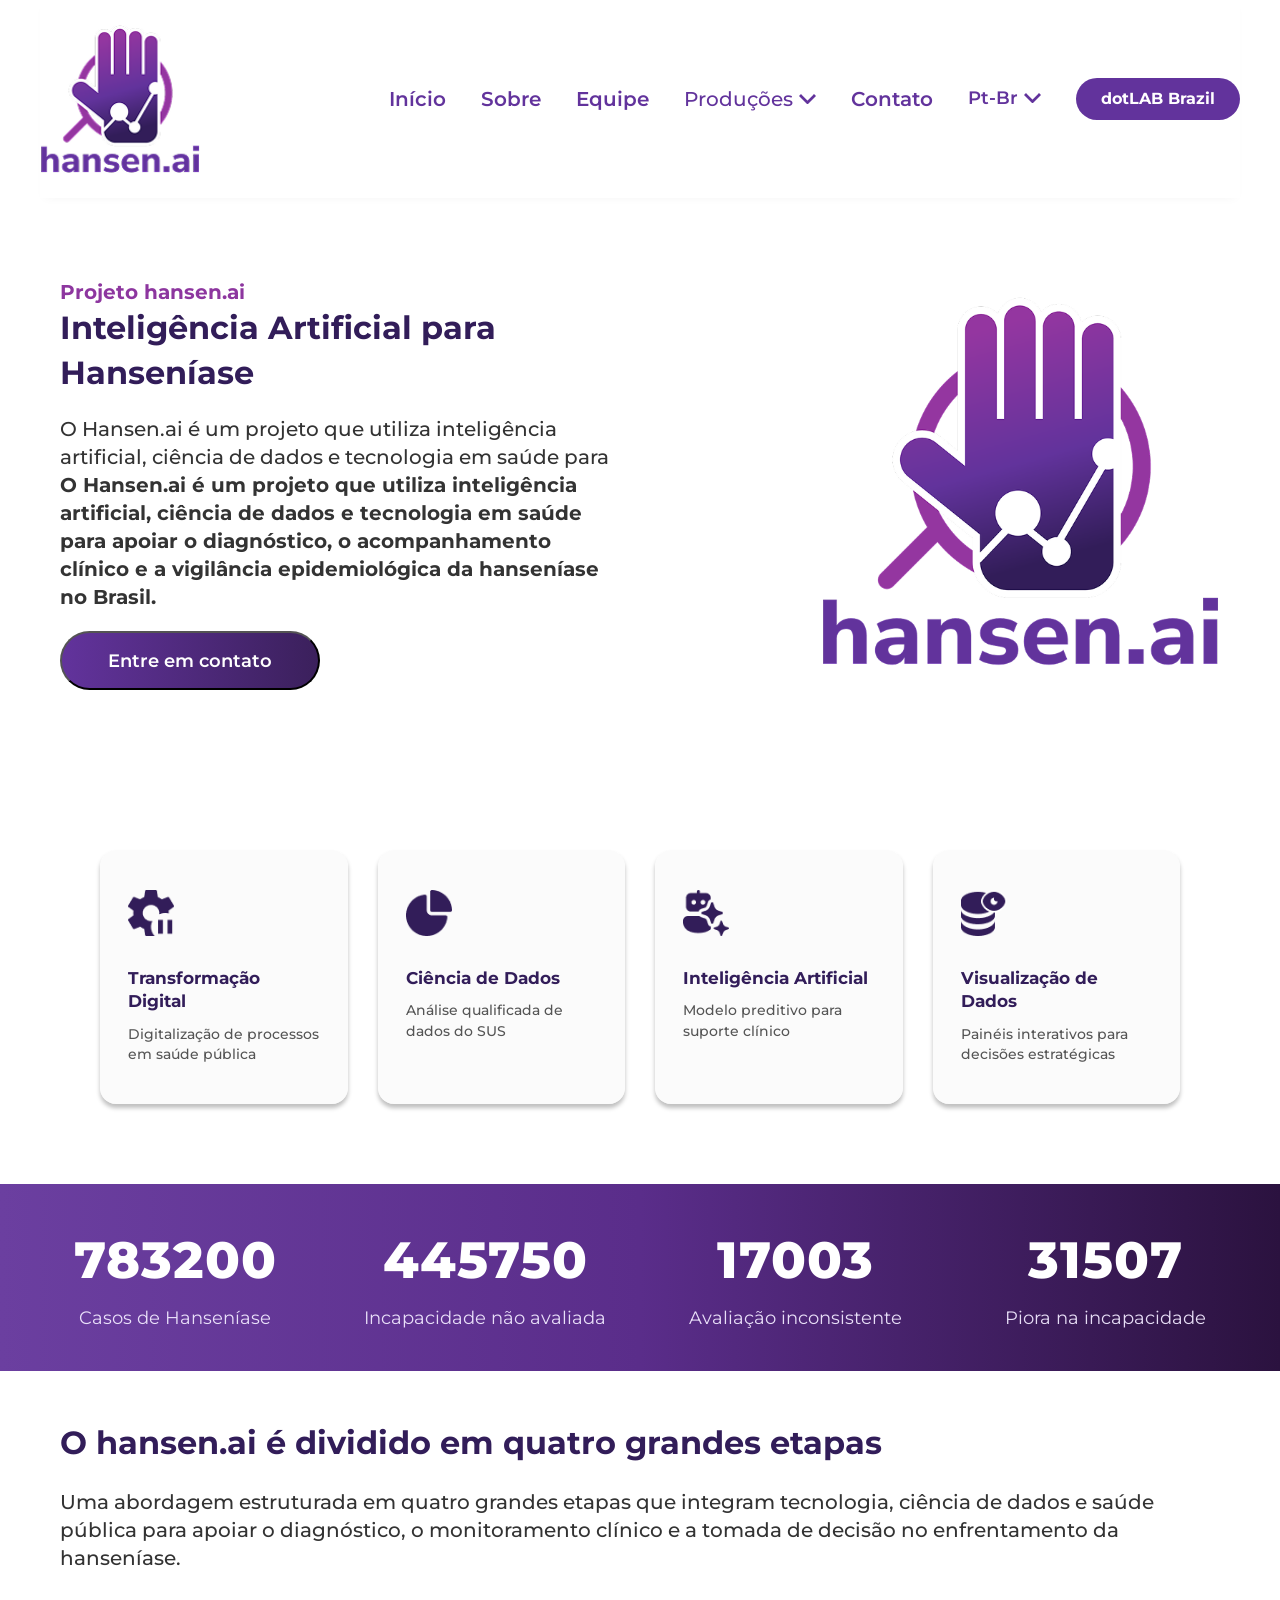
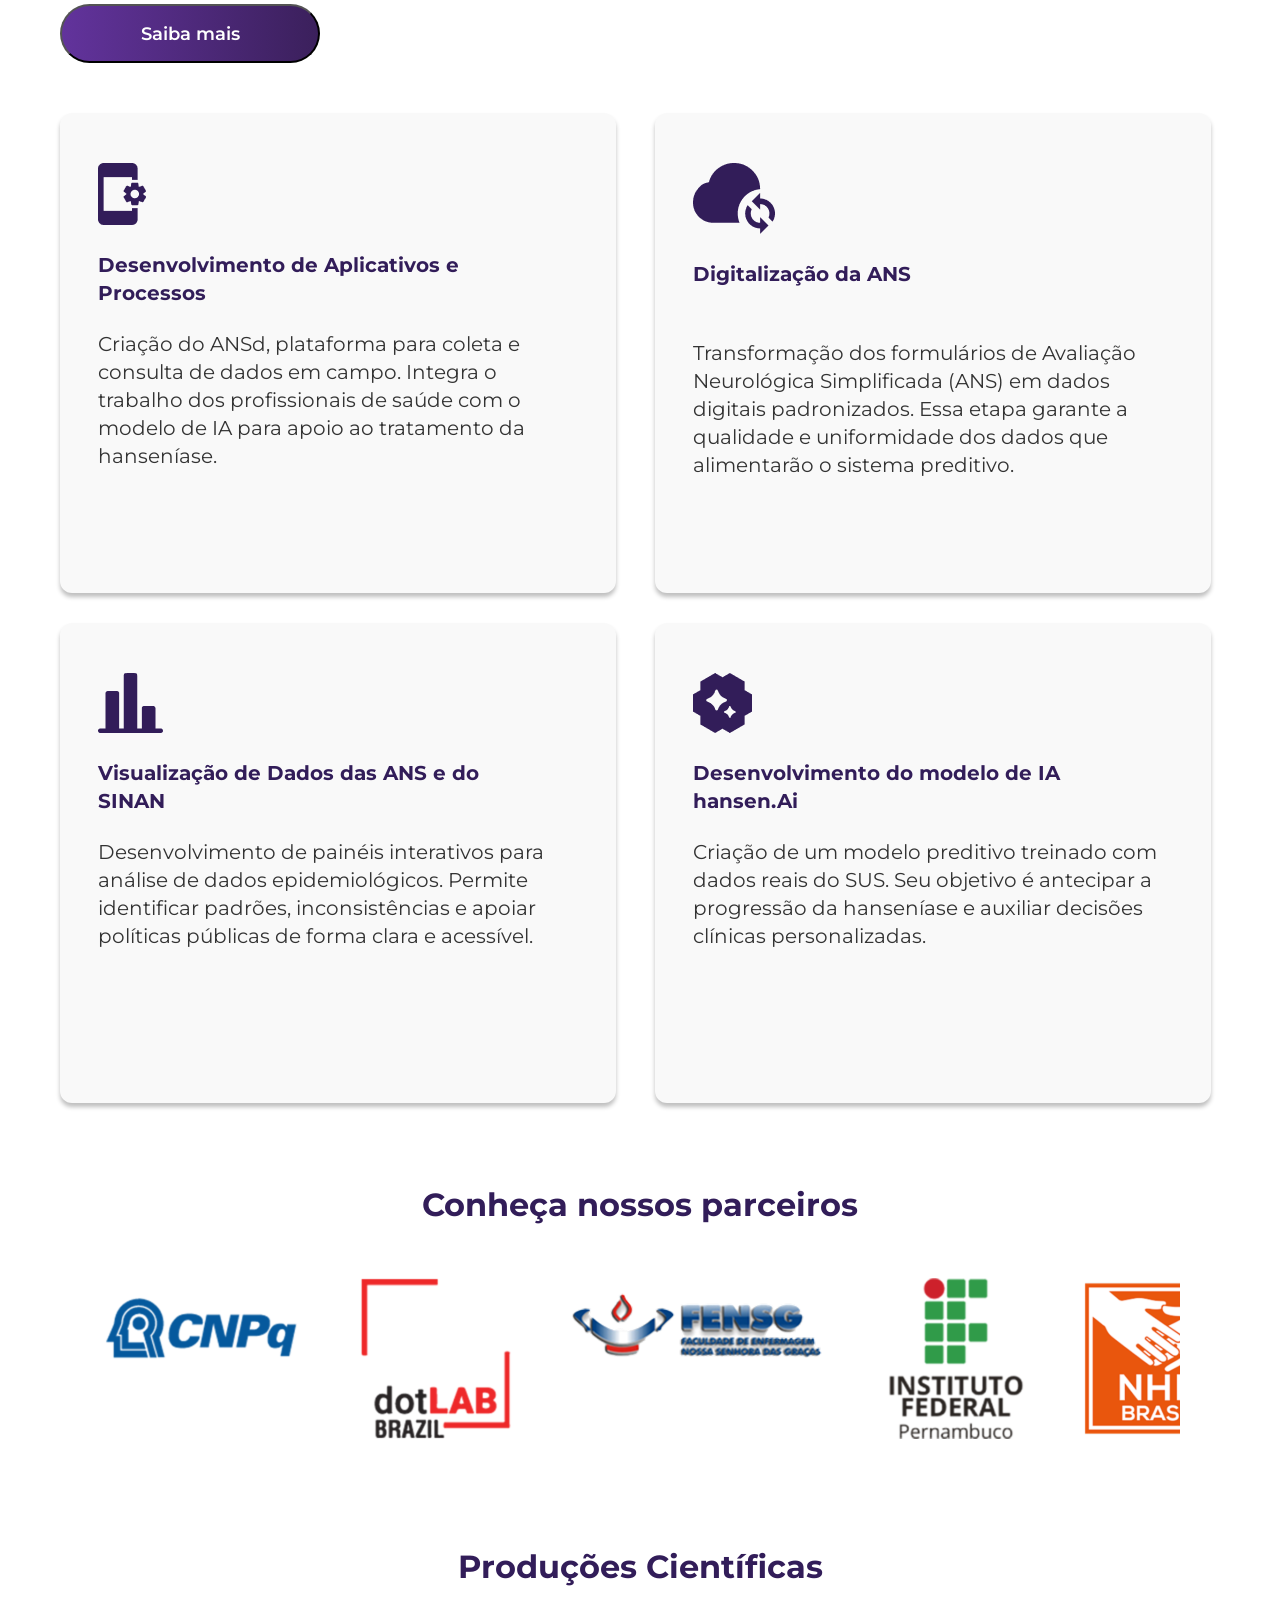
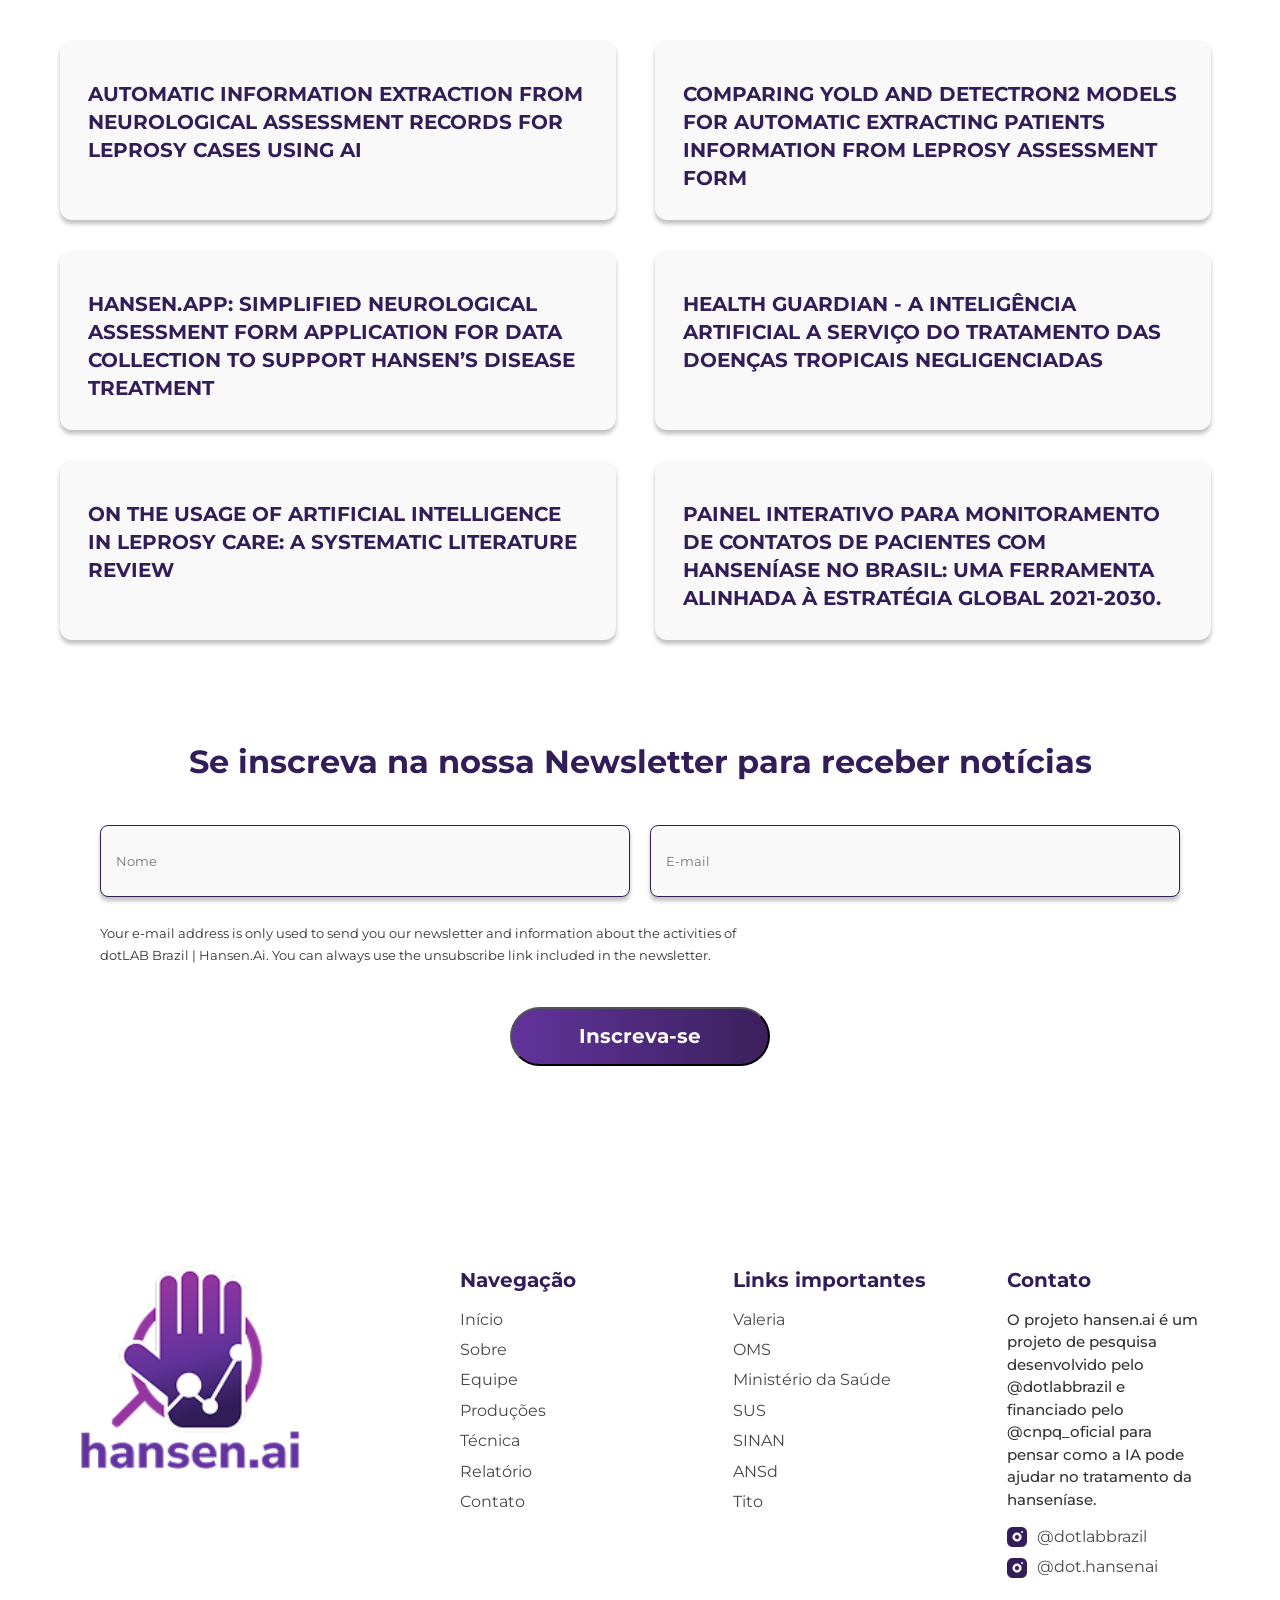
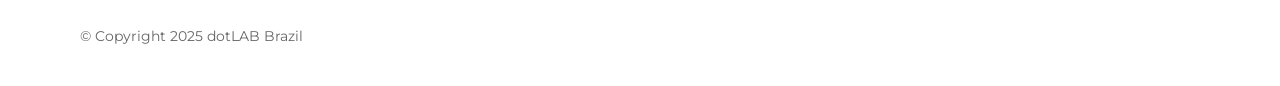
==== commit c4c44f47: "Pagina Sobre completa (sem resp)" ====
--- a/index.html
+++ b/index.html
@@ -22,7 +22,7 @@
       <nav>
         <ul class="navbar">
           <li><a href="#inicio" data-i18n="menu_home">Início</a></li>
-          <li><a href="#sobre" data-i18n="menu_about">Sobre</a></li>
+          <li><a href="./pages/sobre.html" data-i18n="menu_about">Sobre</a></li>
           <li><a href="#equipe" data-i18n="menu_team">Equipe</a></li>
           
           <li class="produc-dropdown">
@@ -162,7 +162,9 @@
           </p>
           
           <div class="etapas-button">
-            <button data-i18n="etapas_button">Saiba mais</button>
+            <a href="./pages/sobre.html">
+              <button data-i18n="etapas_button">Saiba mais</button>
+            </a>
           </div>
 
         </div>
@@ -324,7 +326,7 @@
           <h3 data-i18n="Navegacao">Navegação</h3>
           <ul>
             <li><a href="#inicio" data-i18n="menu_home">Início</a></li>
-            <li><a href="#sobre" data-i18n="menu_about">Sobre</a></li>
+            <li><a href="./pages/sobre.html" data-i18n="menu_about">Sobre</a></li>
             <li><a href="#equipe" data-i18n="menu_team">Equipe</a></li>
             <li><a href="#producoes" data-i18n="menu_projects">Produções</a></li>
             <li><a href="#" data-i18n="menu_tecnica">Técnica</a></li>
--- a/styles/global.css
+++ b/styles/global.css
@@ -28,6 +28,16 @@
   list-style: none;
 }
 
+h1 {
+  font-size: 32px;
+  font-weight: 700;
+}
+
+p {
+  font-size: 20px;
+  font-weight: 500;
+}
+
 a {
   text-decoration: none;
 }
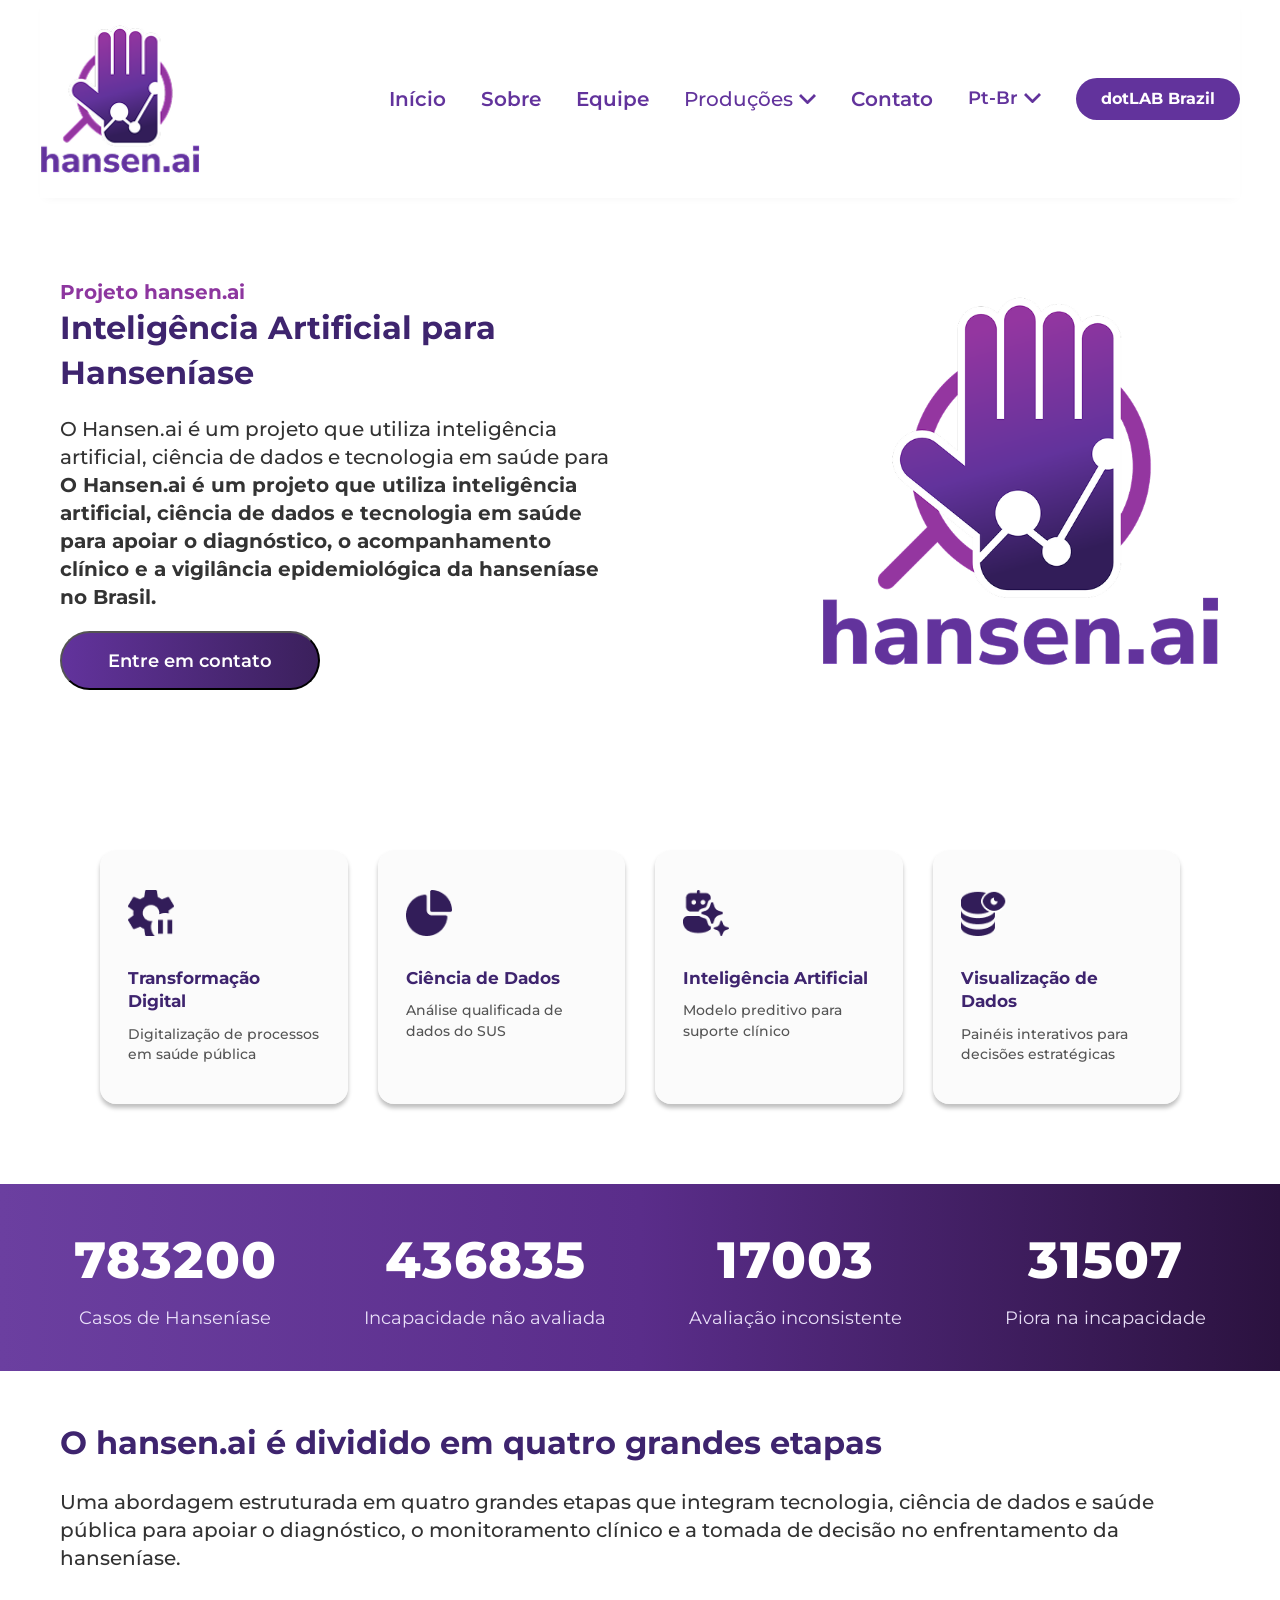
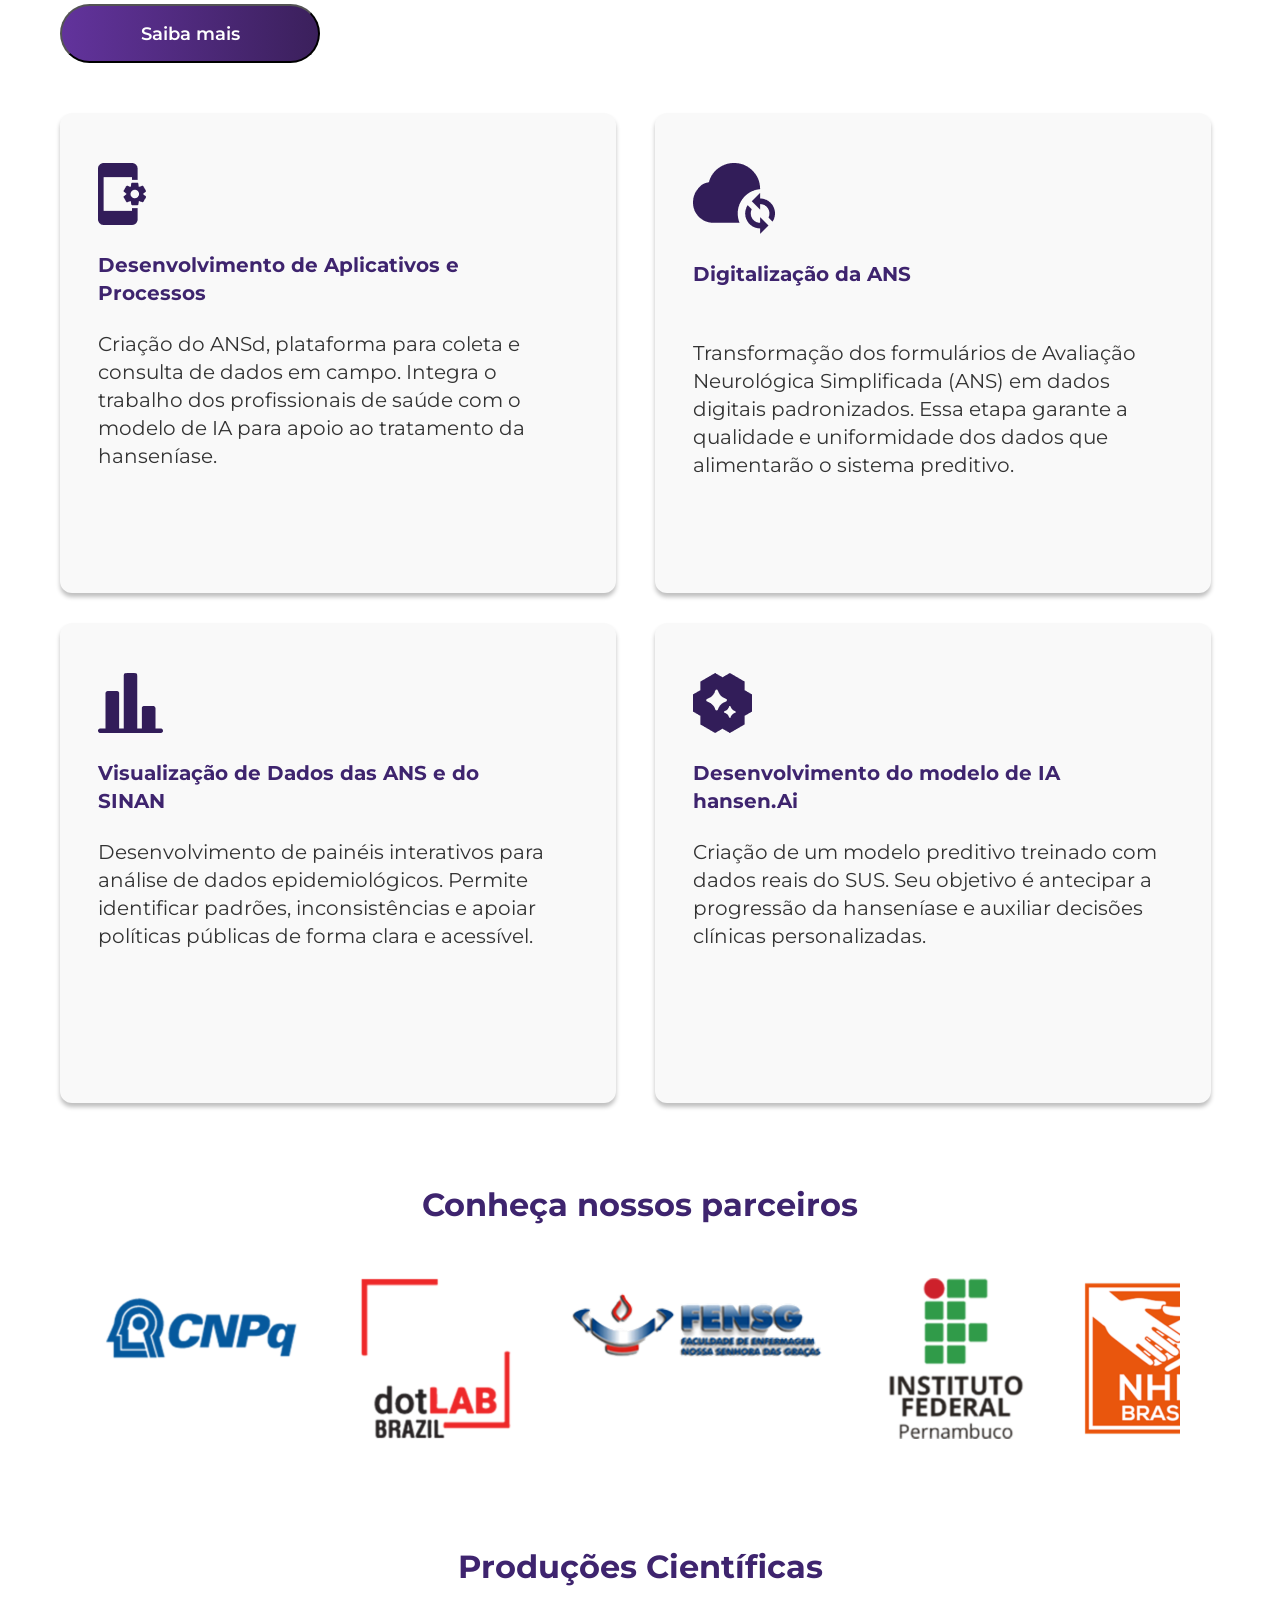
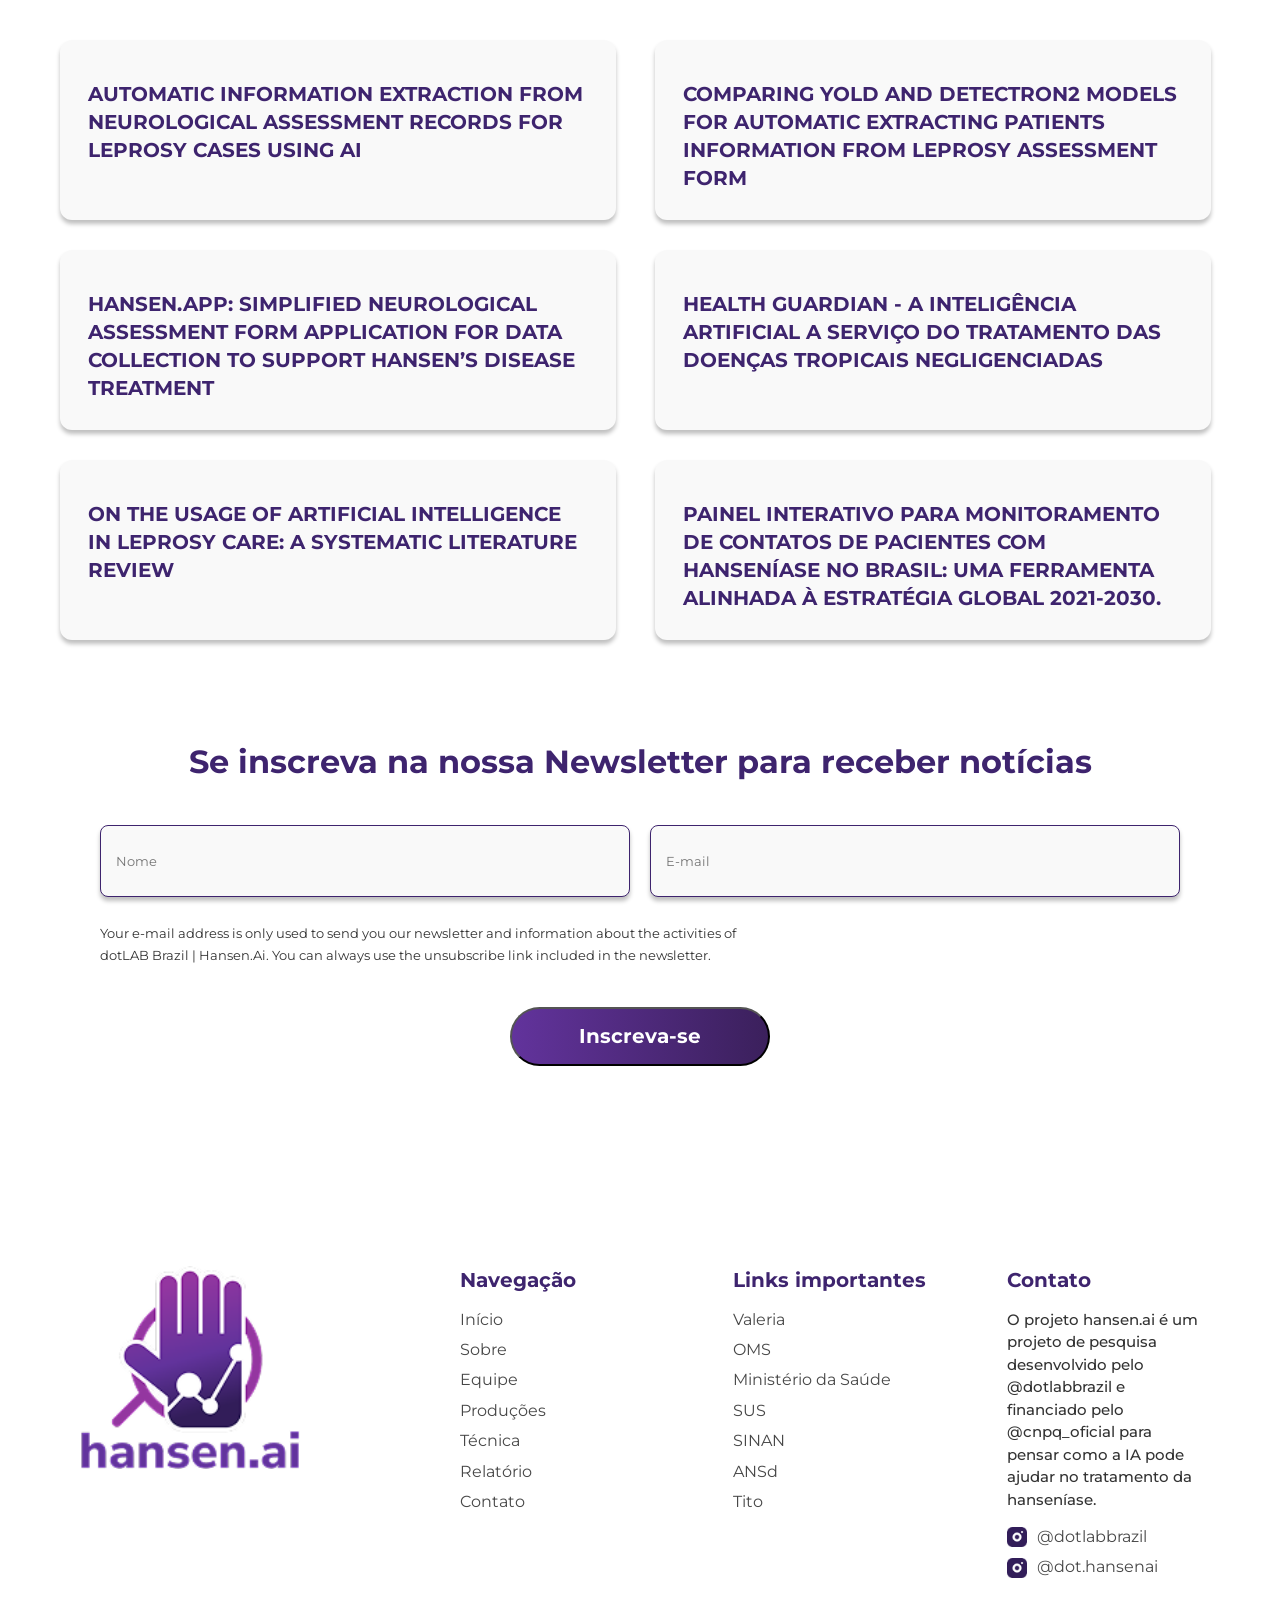
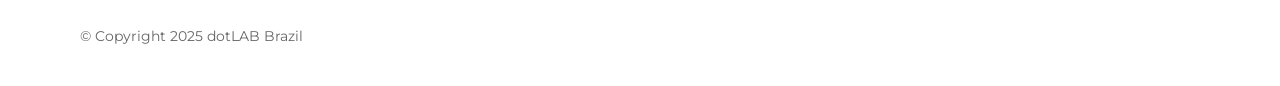
==== commit 5487b02f: "pagina de equipe completa (sem resp)" ====
--- a/index.html
+++ b/index.html
@@ -23,7 +23,7 @@
         <ul class="navbar">
           <li><a href="#inicio" data-i18n="menu_home">Início</a></li>
           <li><a href="./pages/sobre.html" data-i18n="menu_about">Sobre</a></li>
-          <li><a href="#equipe" data-i18n="menu_team">Equipe</a></li>
+          <li><a href="./pages/equipe.html" data-i18n="menu_team">Equipe</a></li>
           
           <li class="produc-dropdown">
             <div class="selected-produc" id="selectedProductions" >
@@ -327,7 +327,7 @@
           <ul>
             <li><a href="#inicio" data-i18n="menu_home">Início</a></li>
             <li><a href="./pages/sobre.html" data-i18n="menu_about">Sobre</a></li>
-            <li><a href="#equipe" data-i18n="menu_team">Equipe</a></li>
+            <li><a href="./pages/equipe.html" data-i18n="menu_team">Equipe</a></li>
             <li><a href="#producoes" data-i18n="menu_projects">Produções</a></li>
             <li><a href="#" data-i18n="menu_tecnica">Técnica</a></li>
             <li><a href="#" data-i18n="menu_relatorio">Relatório</a></li>
--- a/styles/style.css
+++ b/styles/style.css
@@ -1,5 +1,7 @@
+@import url(../styles/resp/home.css);
+
 :root {
-  --cor-primary: #321d59;
+  --cor-primary: #3e246e;
   --cor-secundary: #62339c;
   --cor-terciary: #8d369f;
 }
@@ -41,7 +43,7 @@
 }
 
 nav ul li a:hover {
-  color: var(--cor-primary);
+  color: var(--cor-terciary);
 }
 
 .link {
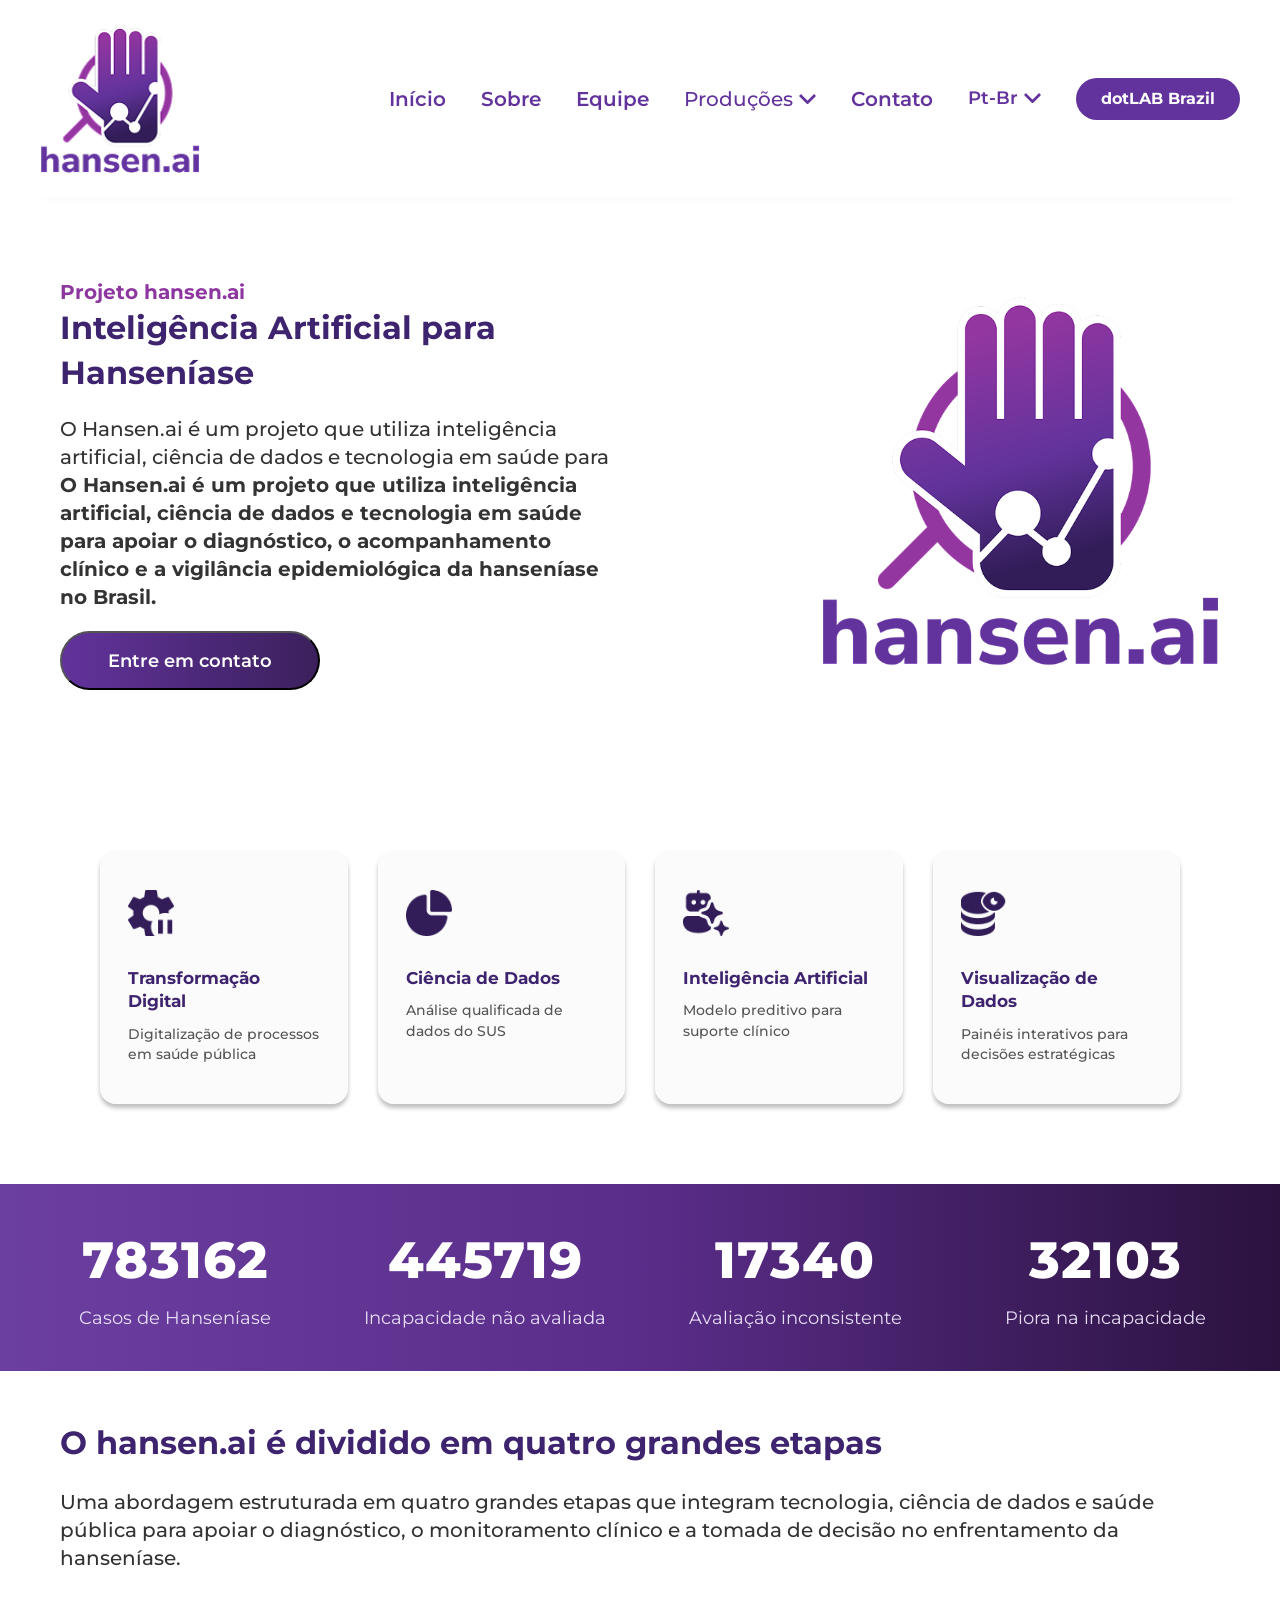
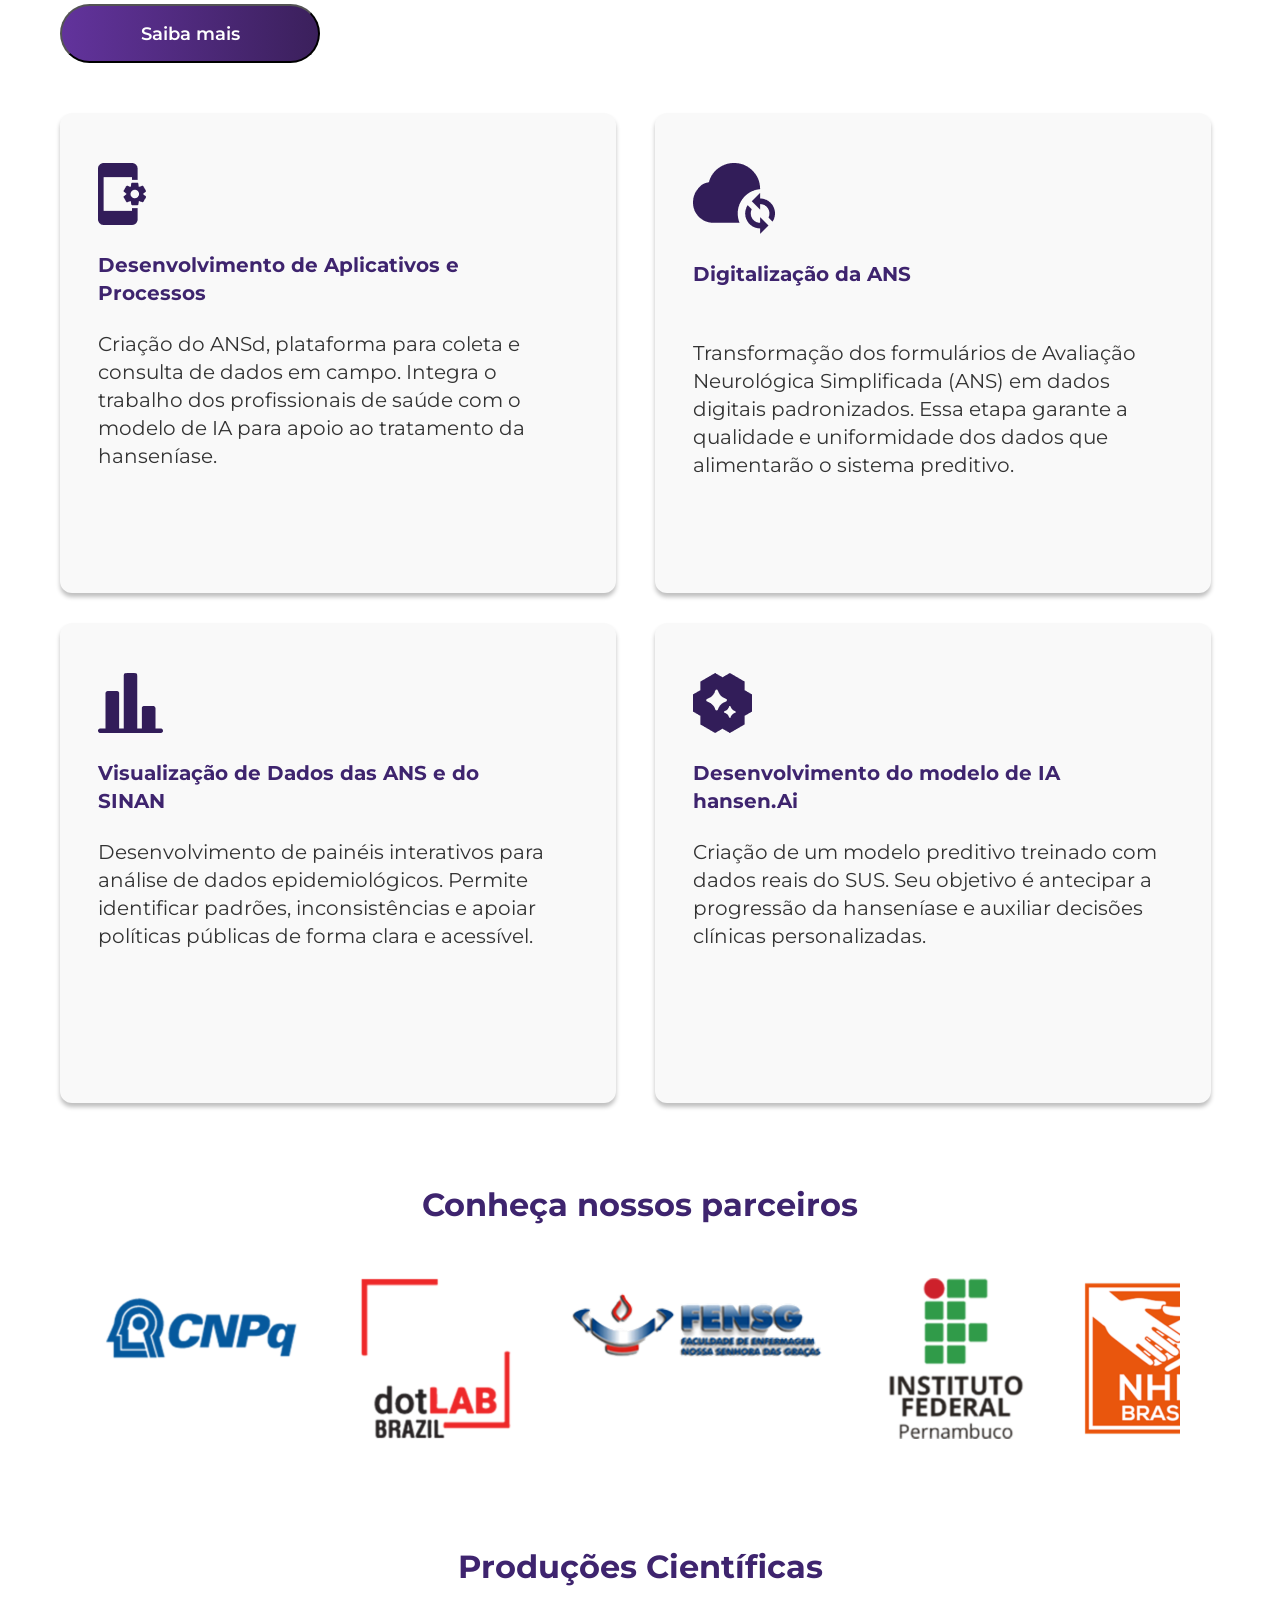
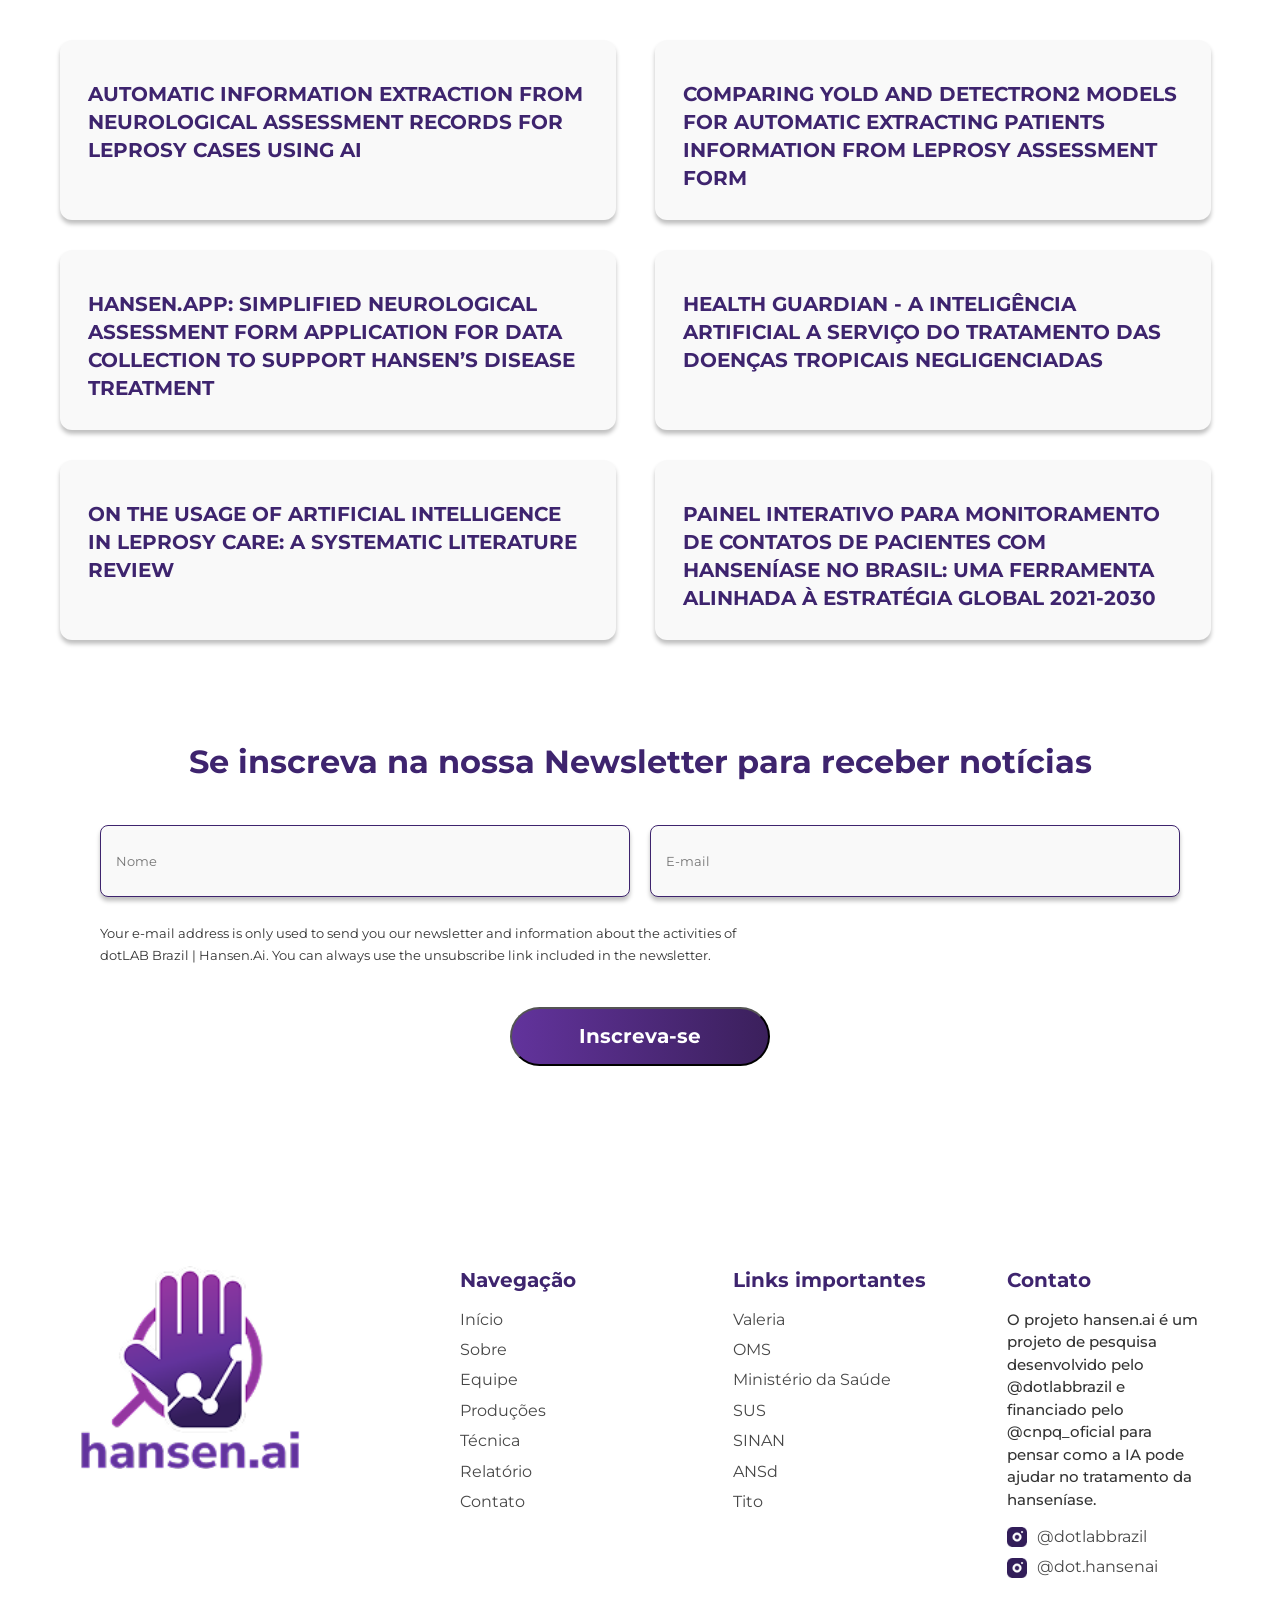
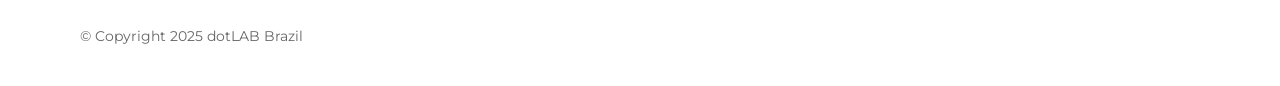
==== commit 361f9e54: "ajustando links de redirecionamento" ====
--- a/index.html
+++ b/index.html
@@ -329,8 +329,8 @@
             <li><a href="./pages/sobre.html" data-i18n="menu_about">Sobre</a></li>
             <li><a href="./pages/equipe.html" data-i18n="menu_team">Equipe</a></li>
             <li><a href="#producoes" data-i18n="menu_projects">Produções</a></li>
-            <li><a href="#" data-i18n="menu_tecnica">Técnica</a></li>
-            <li><a href="#" data-i18n="menu_relatorio">Relatório</a></li>
+            <li><a href="./pages/producoes.html" data-i18n="menu_tecnica">Técnica</a></li>
+            <li><a href="./pages/producoes.html" data-i18n="menu_relatorio">Relatório</a></li>
             <li><a href="#contato" data-i18n="menu_contact">Contato</a></li>
           </ul>
         </div>
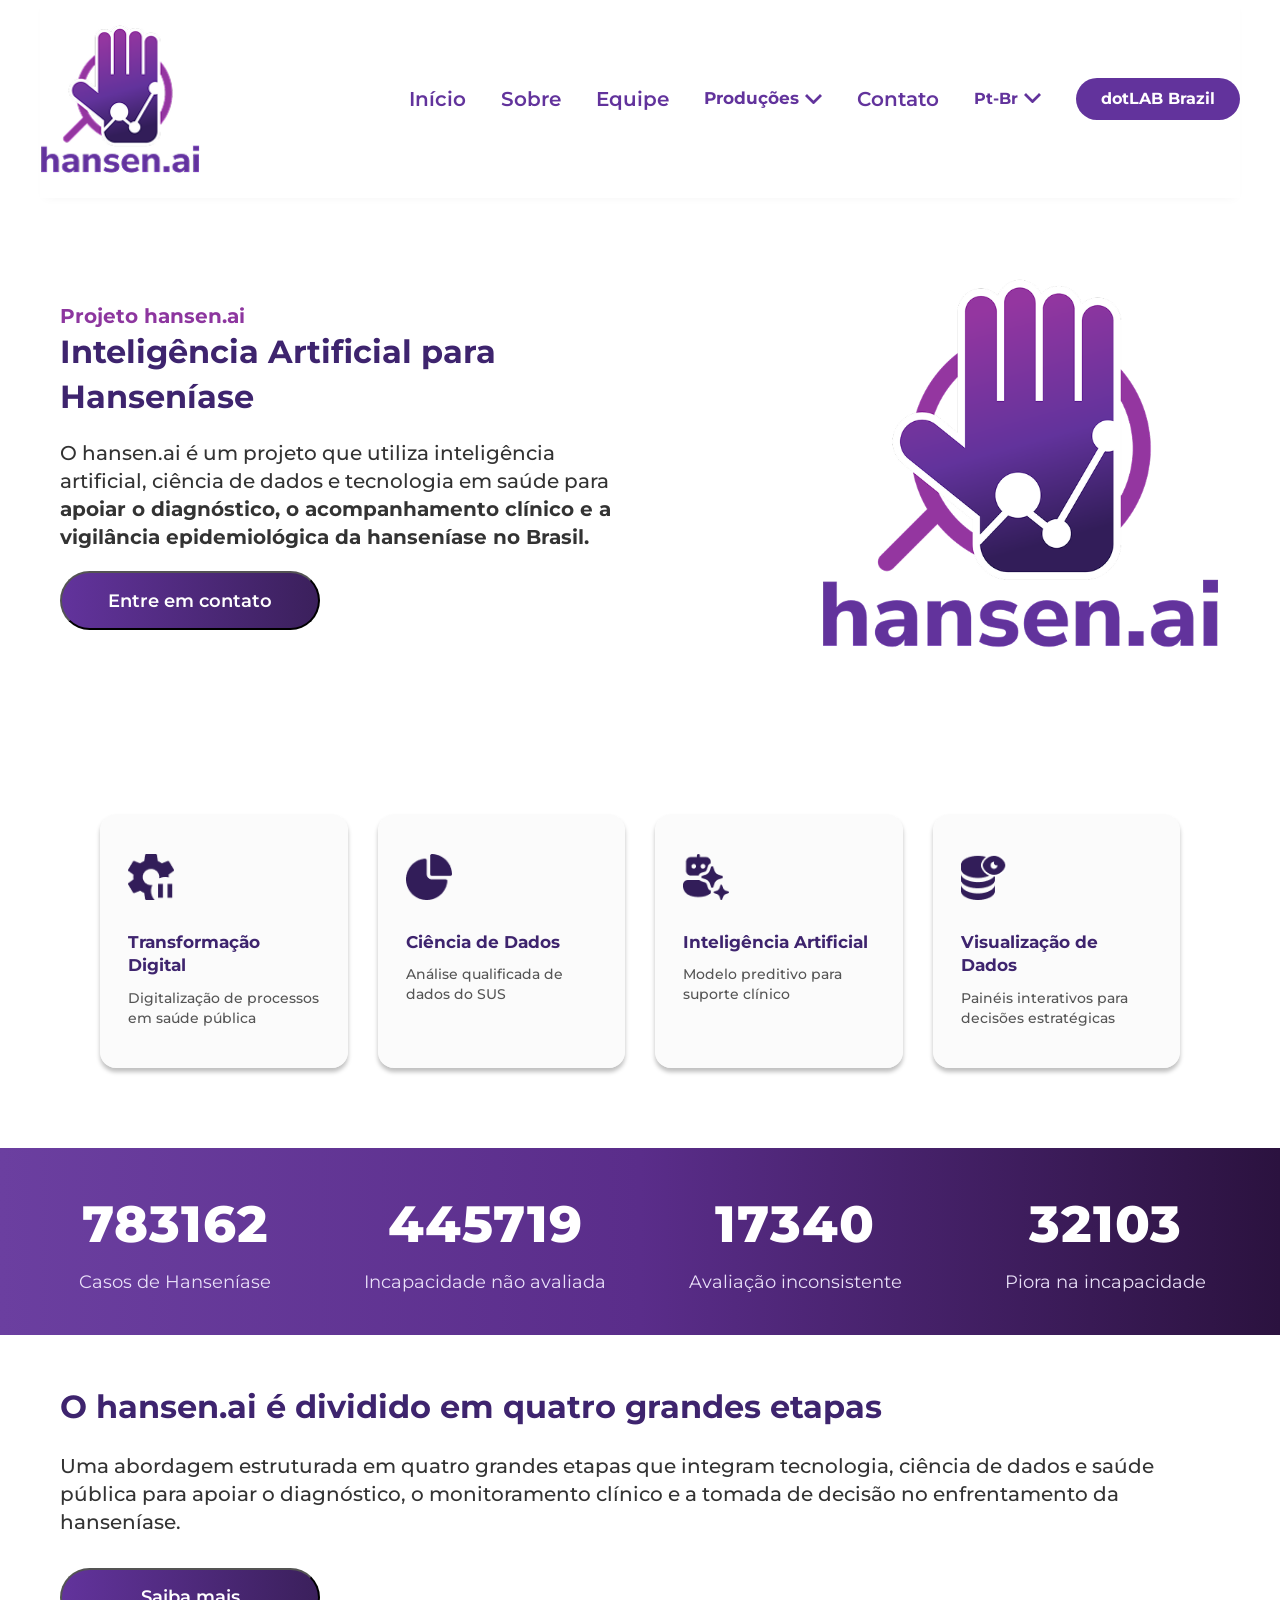
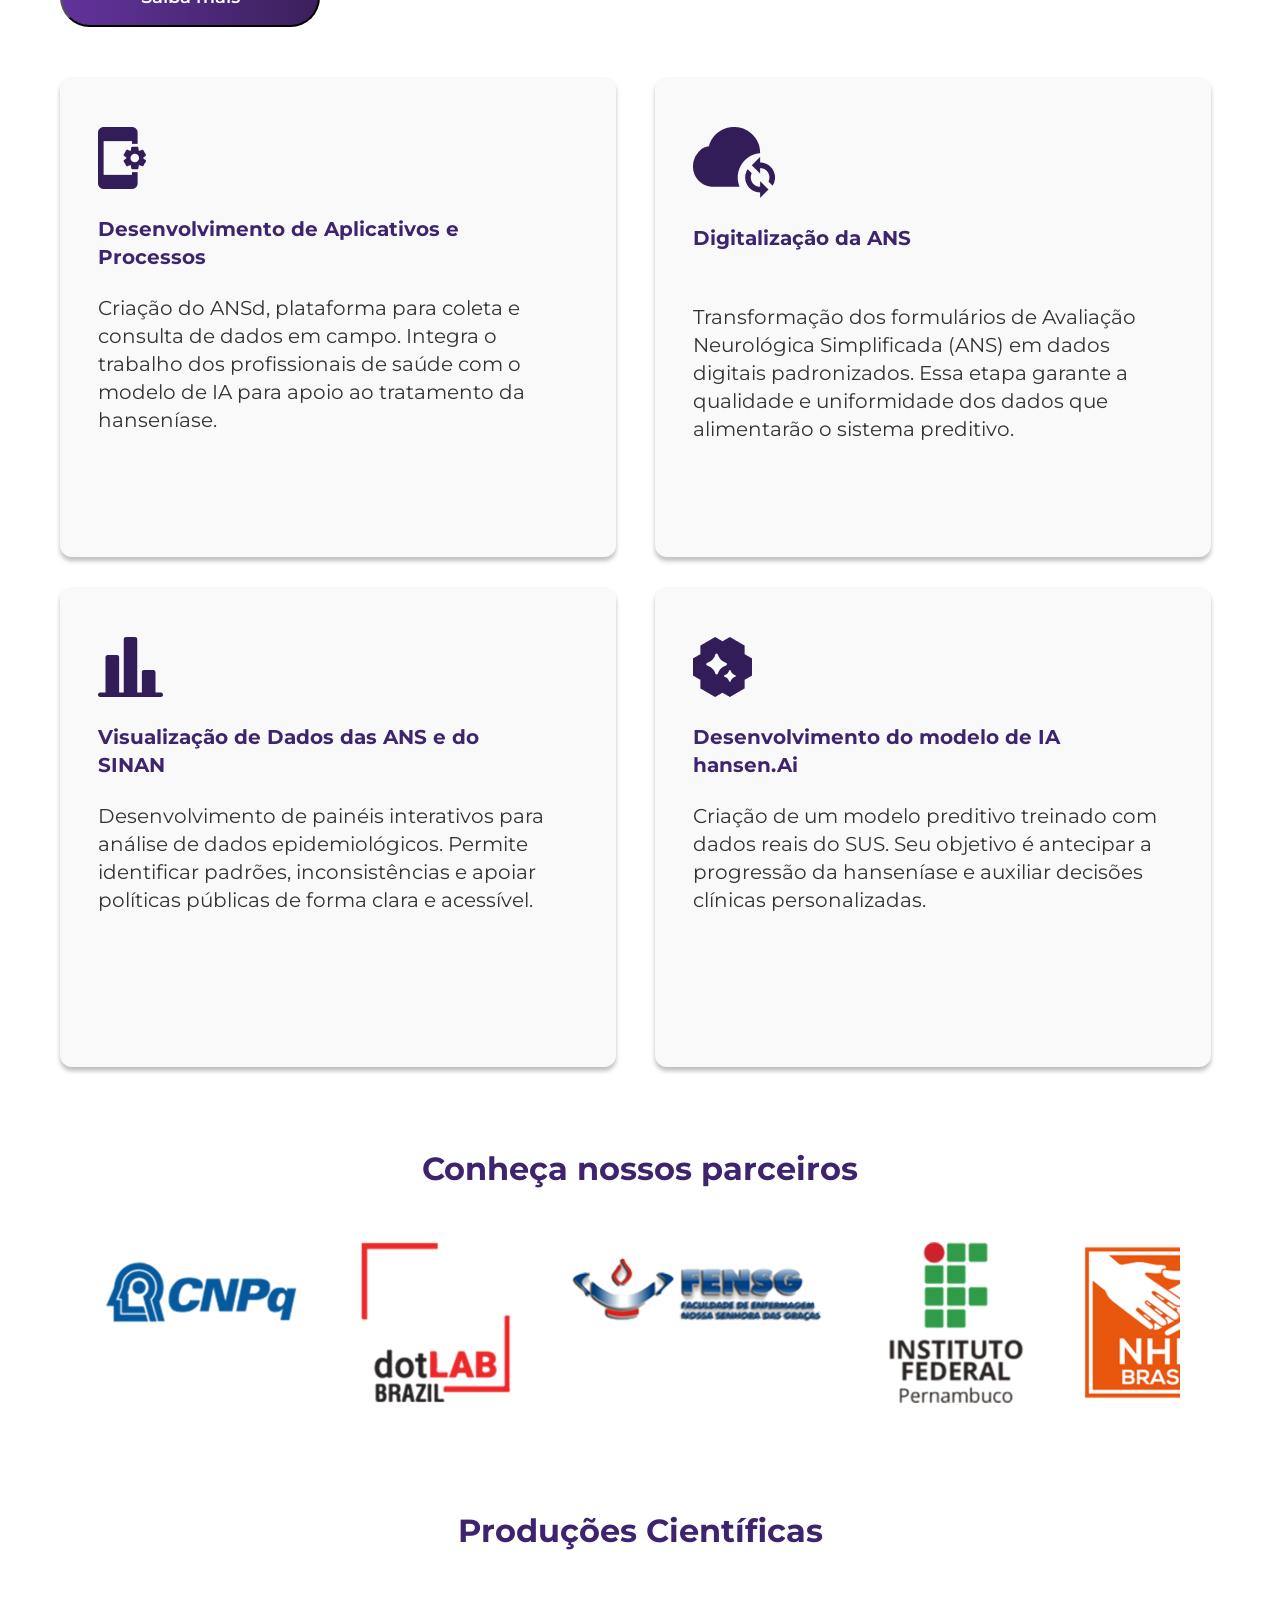
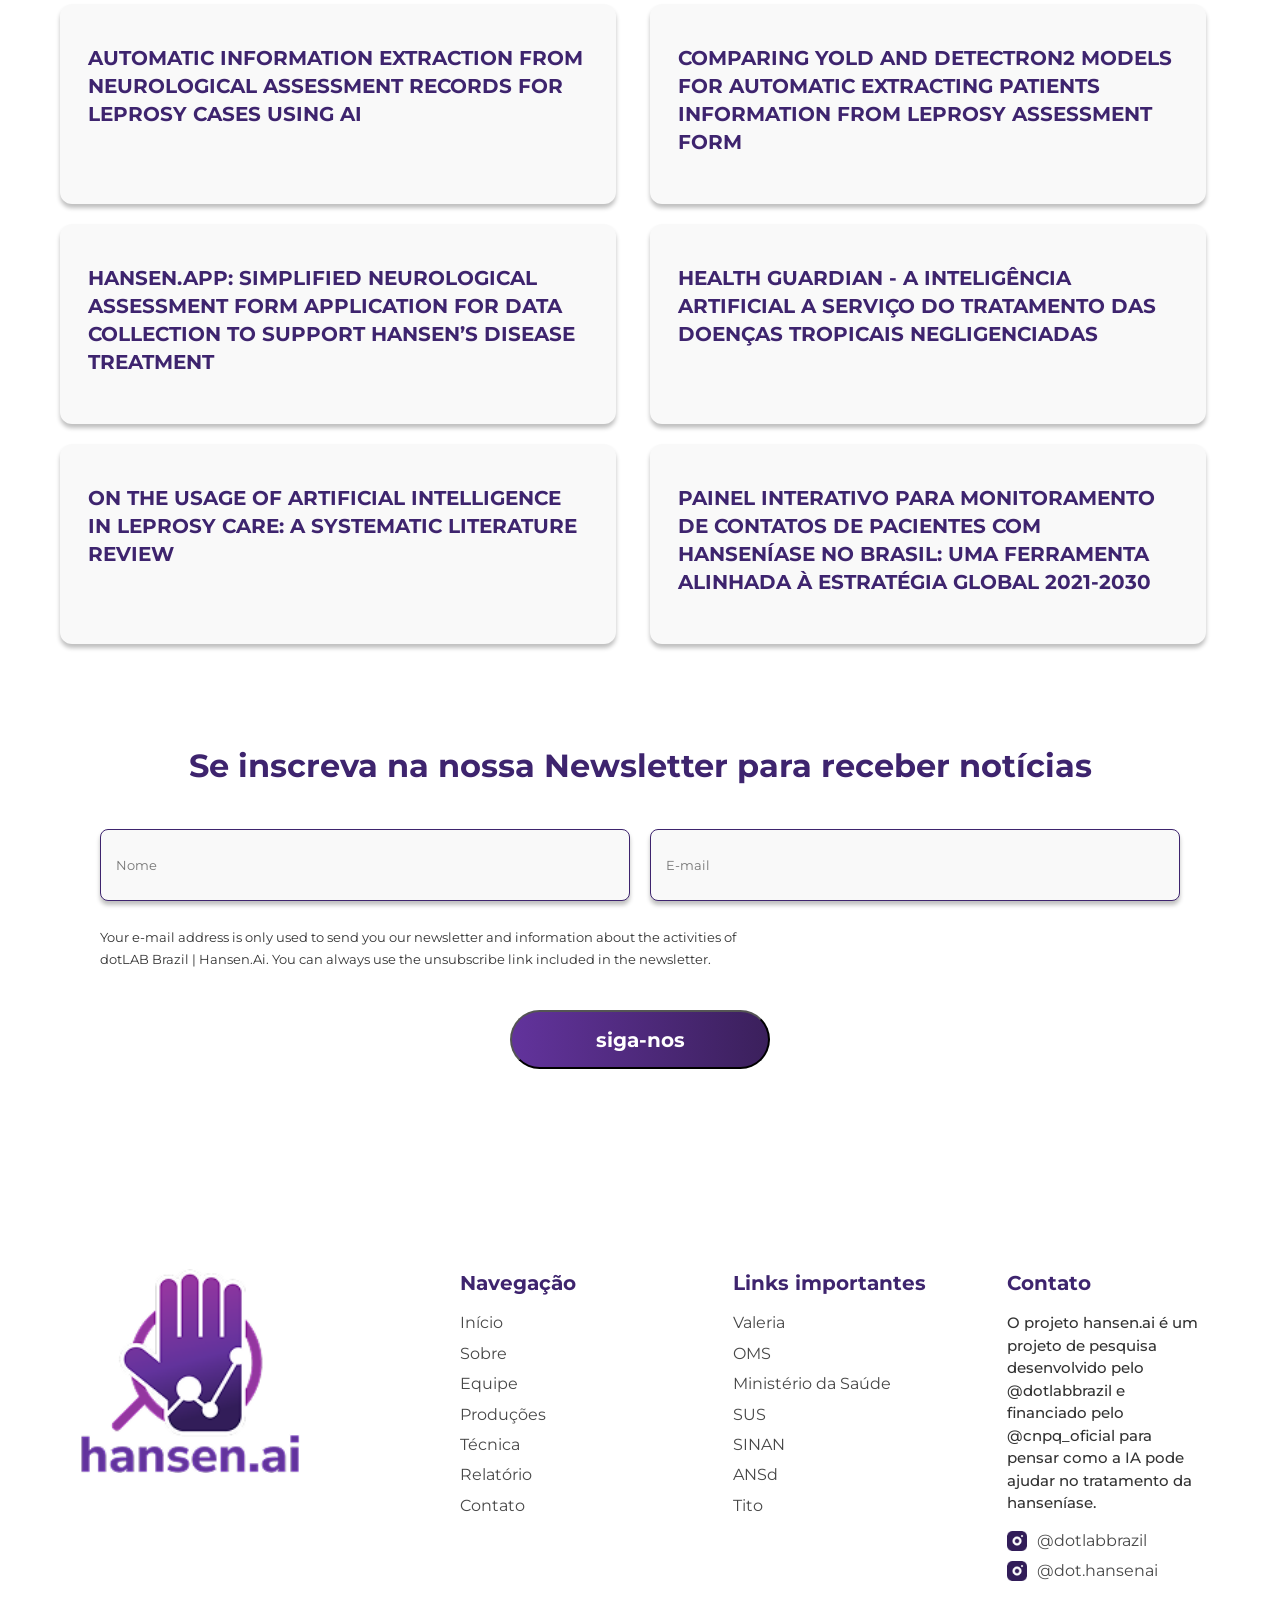
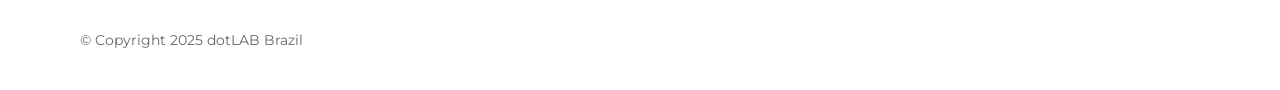
==== commit ed10c6f3: "Redirecionamento de links, ajuste em paginas, adição de hover, correção de js" ====
--- a/index.html
+++ b/index.html
@@ -23,19 +23,26 @@
         <ul class="navbar">
           <li><a href="#inicio" data-i18n="menu_home">Início</a></li>
           <li><a href="./pages/sobre.html" data-i18n="menu_about">Sobre</a></li>
-          <li><a href="./pages/equipe.html" data-i18n="menu_team">Equipe</a></li>
-          
+          <li>
+            <a href="./pages/equipe.html" data-i18n="menu_team">Equipe</a>
+          </li>
+
           <li class="produc-dropdown">
-            <div class="selected-produc" id="selectedProductions" >
-              <p data-i18n="menu_projects" >Produções</p>
-              <span class="arrow-produ"><img src="./img/icon/idioma.png"></span>
-            </div>
-            
+            <div class="selected-produc" id="selectedProductions">
+              <p data-i18n="menu_projects">Produções</p>
+              <span class="arrow-produ"
+                ><img src="./img/icon/idioma.png"
+              /></span>
+            </div>
 
             <ul class="produc-options" id="producOptions">
-              <li data-value="cientifica" data-i18n="menu_ciencia">Científicas</li>
+              <li data-value="cientifica" data-i18n="menu_ciencia">
+                Científicas
+              </li>
               <li data-value="tecnica" data-i18n="menu_tecnica">Técnicas</li>
-              <li data-value="relatorio" data-i18n="menu_relatrorio">Relatórios</li>
+              <li data-value="relatorio" data-i18n="menu_relatrorio">
+                Relatórios
+              </li>
             </ul>
           </li>
 
@@ -44,7 +51,7 @@
           <li class="language-dropdown">
             <div class="selected-language" id="selectedLanguage">
               Pt-Br
-              <span class="arrow"><img src="./img/icon/idioma.png"></span>
+              <span class="arrow"><img src="./img/icon/idioma.png" /></span>
             </div>
 
             <ul class="language-options" id="languageOptions">
@@ -62,20 +69,27 @@
 
     <!--========== main ==========-->
     <main class="main-container container">
-      
       <!--========== hero ==========-->
       <section class="hero" id="inicio">
         <div class="hero-text">
           <h2 data-i18n="hero_subtitle">Projeto hansen.ai</h2>
-          <h1 data-i18n="hero_title">Inteligência Artificial para Hanseníase</h1>
-          <p>
-            O Hansen.ai é um projeto que utiliza inteligência artificial, ciência de dados e tecnologia em saúde para 
-            <b data-i18n="hero_text">apoiar o diagnóstico, o acompanhamento clínico e a vigilância epidemiológica da hanseníase no Brasil.</b>
-          </p>  
+          <h1 data-i18n="hero_title">
+            Inteligência Artificial para Hanseníase
+          </h1>
+          <p data-i18n="hero_text">
+            O Hansen.ai é um projeto que utiliza inteligência artificial,
+            ciência de dados e tecnologia em saúde para
+            <b
+              >apoiar o diagnóstico, o acompanhamento clínico e a vigilância
+              epidemiológica da hanseníase no Brasil.</b
+            >
+          </p>
 
           <div class="hero-button">
-            <button data-i18n="hero_button">Entre em contato</button>
-          </div>    
+            <a href="https://www.instagram.com/dot.hansenai/">
+              <button data-i18n="hero_button">Entre em contato</button>
+            </a>
+          </div>
         </div>
 
         <div class="hero-image">
@@ -85,44 +99,50 @@
 
       <!--========== INFO/NUMBER ==========-->
       <section class="info" id="info">
-
         <div class="info-cards">
-
-            <div class="card">
-              <img src="./img/icon/engine.png">
-              
-              <div class="card-texto">
-                <h3 data-i18n="card_digital_1">Transformação Digital</h3>
-                <p data-i18n="card_digital_text_1">Digitalização de processos em saúde pública</p>
-              </div>
-            </div>
-
-            <div class="card">
-              <img src="./img/icon/grafo.png">
-
-              <div class="card-texto">
-                <h3 data-i18n="card_digital_2">Ciência de Dados</h3>
-                <p data-i18n="card_digital_text_2">Análise qualificada de dados do SUS</p>
-              </div>
-            </div>
-
-            <div class="card">
-              <img src="./img/icon/bot.png">
-
-              <div class="card-texto">
-                <h3 data-i18n="card_digital_3">Inteligência Artificial</h3>
-                <p data-i18n="card_digital_text_3">Modelo preditivo para suporte clínico</p>
-              </div>
-            </div>
-
-            <div class="card">
-              <img src="./img/icon/pilha.png">
-
-              <div class="card-texto">
-                <h3 data-i18n="card_digital_4">Visualização de Dados</h3>
-                <p data-i18n="card_digital_text_4">Painéis interativos para decisões estratégicas</p>
-              </div>
-            </div>
+          <div class="card">
+            <img src="./img/icon/engine.png" />
+
+            <div class="card-texto">
+              <h3 data-i18n="card_digital_1">Transformação Digital</h3>
+              <p data-i18n="card_digital_text_1">
+                Digitalização de processos em saúde pública
+              </p>
+            </div>
+          </div>
+
+          <div class="card">
+            <img src="./img/icon/grafo.png" />
+
+            <div class="card-texto">
+              <h3 data-i18n="card_digital_2">Ciência de Dados</h3>
+              <p data-i18n="card_digital_text_2">
+                Análise qualificada de dados do SUS
+              </p>
+            </div>
+          </div>
+
+          <div class="card">
+            <img src="./img/icon/bot.png" />
+
+            <div class="card-texto">
+              <h3 data-i18n="card_digital_3">Inteligência Artificial</h3>
+              <p data-i18n="card_digital_text_3">
+                Modelo preditivo para suporte clínico
+              </p>
+            </div>
+          </div>
+
+          <div class="card">
+            <img src="./img/icon/pilha.png" />
+
+            <div class="card-texto">
+              <h3 data-i18n="card_digital_4">Visualização de Dados</h3>
+              <p data-i18n="card_digital_text_4">
+                Painéis interativos para decisões estratégicas
+              </p>
+            </div>
+          </div>
         </div>
       </section>
 
@@ -149,188 +169,246 @@
 
       <!--=========== etapas ===========-->
       <section class="etapas" id="etapas">
-        
         <div class="etapas-texto">
-          
-          <h1 data-i18n="etapas_title">O hansen.ai é dividido em quatro grandes etapas</h1>
-          
+          <h1 data-i18n="etapas_title">
+            O hansen.ai é dividido em quatro grandes etapas
+          </h1>
+
           <p data-i18n="etapas_text">
-            Uma abordagem estruturada em quatro grandes etapas que integram 
-            <b>tecnologia, ciência de dados e saúde pública para apoiar o diagnóstico, 
-              o monitoramento clínico e a tomada de decisão no enfrentamento da hanseníase.
+            Uma abordagem estruturada em quatro grandes etapas que integram
+            <b
+              >tecnologia, ciência de dados e saúde pública para apoiar o
+              diagnóstico, o monitoramento clínico e a tomada de decisão no
+              enfrentamento da hanseníase.
             </b>
           </p>
-          
+
           <div class="etapas-button">
             <a href="./pages/sobre.html">
               <button data-i18n="etapas_button">Saiba mais</button>
             </a>
           </div>
-
         </div>
 
         <div class="etapas-cards">
-
           <div class="eta-card">
-            <img src="./img/icon/phone.png">
+            <img src="./img/icon/phone.png" />
 
             <div class="eta-texto">
-              <h3 data-i18n="etapas_card_1">Desenvolvimento de Aplicativos e Processos</h3>
+              <h3 data-i18n="etapas_card_1">
+                Desenvolvimento de Aplicativos e Processos
+              </h3>
               <p data-i18n="etapas_card_text_1">
-                Criação do ANSd, plataforma para coleta e consulta de dados em campo. 
-                Integra o trabalho dos profissionais de saúde com o modelo de IA para apoio ao tratamento da hanseníase.
-              </p>  
+                Criação do ANSd, plataforma para coleta e consulta de dados em
+                campo. Integra o trabalho dos profissionais de saúde com o
+                modelo de IA para apoio ao tratamento da hanseníase.
+              </p>
             </div>
           </div>
 
           <div class="eta-card">
-            <img src="./img/icon/nuvem.png">
+            <img src="./img/icon/nuvem.png" />
 
             <div class="eta-texto">
               <h3 data-i18n="etapas_card_2">Digitalização da ANS</h3>
               <p data-i18n="etapas_card_text_2">
-                Transformação dos formulários de Avaliação Neurológica Simplificada (ANS) em dados digitais padronizados. 
-                Essa etapa garante a qualidade e uniformidade dos dados que alimentarão o sistema preditivo.
+                Transformação dos formulários de Avaliação Neurológica
+                Simplificada (ANS) em dados digitais padronizados. Essa etapa
+                garante a qualidade e uniformidade dos dados que alimentarão o
+                sistema preditivo.
               </p>
             </div>
           </div>
 
           <div class="eta-card">
-            <img src="./img/icon/colum.png">
+            <img src="./img/icon/colum.png" />
 
             <div class="eta-texto">
-              <h3 data-i18n="etapas_card_3">Visualização de Dados das ANS e do SINAN</h3>
+              <h3 data-i18n="etapas_card_3">
+                Visualização de Dados das ANS e do SINAN
+              </h3>
               <p data-i18n="etapas_card_text_3">
-                Desenvolvimento de painéis interativos para análise de dados epidemiológicos. 
-                Permite identificar padrões, inconsistências e apoiar políticas públicas de forma clara e acessível.
+                Desenvolvimento de painéis interativos para análise de dados
+                epidemiológicos. Permite identificar padrões, inconsistências e
+                apoiar políticas públicas de forma clara e acessível.
               </p>
             </div>
           </div>
 
           <div class="eta-card">
-            <img src="./img/icon/IA.png">
+            <img src="./img/icon/IA.png" />
 
             <div class="eta-texto">
-              <h3 data-i18n="etapas_card_4">Desenvolvimento do modelo de IA hansen.Ai</h3>
+              <h3 data-i18n="etapas_card_4">
+                Desenvolvimento do modelo de IA hansen.Ai
+              </h3>
               <p data-i18n="etapas_card_text_4">
-                Criação de um modelo preditivo treinado com dados reais do SUS. 
-                Seu objetivo é antecipar a progressão da hanseníase e auxiliar decisões clínicas personalizadas.
-              </p>
-            </div>
-          </div>
-
-        </div>
-
+                Criação de um modelo preditivo treinado com dados reais do SUS.
+                Seu objetivo é antecipar a progressão da hanseníase e auxiliar
+                decisões clínicas personalizadas.
+              </p>
+            </div>
+          </div>
+        </div>
       </section>
 
       <!--=========== parceiros ===========-->
       <section class="container parceiros" id="parceiros">
-
-        <div class="parceiros-texto"> 
+        <div class="parceiros-texto">
           <h1 data-i18n="parceiros_title">Conheça nossos parceiros</h1>
         </div>
-       
+
         <selection class="parceiros_img">
           <ul id="image-list">
-            <li><img src="./img/parceiros/CNPq.png" alt=""></li>
-            <li><img src="./img/parceiros/dotLAB.png" alt=""></li>
-            <li><img src="./img/parceiros/FENSG.png" alt=""></li>
-            <li><img src="./img/parceiros/IF.png" alt=""></li>
-            <li><img src="./img/parceiros/NHR.png" alt=""></li>
-            <li><img src="./img/parceiros/PPGEC.png" alt=""></li>
-            <li><img src="./img/parceiros/UFPB.png" alt=""></li>
-            <li><img src="./img/parceiros/UPE.png" alt=""></li>
+            <li><img src="./img/parceiros/CNPq.png" alt="" /></li>
+            <li><img src="./img/parceiros/dotLAB.png" alt="" /></li>
+            <li><img src="./img/parceiros/FENSG.png" alt="" /></li>
+            <li><img src="./img/parceiros/IF.png" alt="" /></li>
+            <li><img src="./img/parceiros/NHR.png" alt="" /></li>
+            <li><img src="./img/parceiros/PPGEC.png" alt="" /></li>
+            <li><img src="./img/parceiros/UFPB.png" alt="" /></li>
+            <li><img src="./img/parceiros/UPE.png" alt="" /></li>
           </ul>
         </selection>
       </section>
 
       <!--=========== produções ===========-->
       <section class="producoes" id="producoes">
-        
         <div class="producoes-texto">
           <h1 data-i18n="producoes_title">Produções Científicas</h1>
         </div>
 
         <div class="producoes-cards">
           <div class="prod-card">
-            <h3 data-i18n="prod_card_1">
-              AUTOMATIC INFORMATION EXTRACTION FROM NEUROLOGICAL ASSESSMENT RECORDS FOR LEPROSY CASES USING AI
-            </h3>
-          </div>
-
-          <div class="prod-card">
-            <h3 data-i18n="prod_card_2">
-              COMPARING YOLD AND DETECTRON2 MODELS FOR AUTOMATIC EXTRACTING PATIENTS INFORMATION FROM LEPROSY ASSESSMENT FORM
-            </h3>
-          </div>
-
-          <div class="prod-card">
-            <h3 data-i18n="prod_card_3">
-              HANSEN.APP: SIMPLIFIED NEUROLOGICAL ASSESSMENT FORM APPLICATION FOR DATA COLLECTION TO SUPPORT HANSEN’S DISEASE TREATMENT
-            </h3>
-          </div>
-
-          <div class="prod-card">
-            <h3 data-i18n="prod_card_4">
-              HEALTH GUARDIAN - A INTELIGÊNCIA ARTIFICIAL A SERVIÇO DO TRATAMENTO DAS DOENÇAS TROPICAIS NEGLIGENCIADAS
-            </h3>
-          </div>
-
-          <div class="prod-card">
-            <h3 data-i18n="prod_card_5">
-              ON THE USAGE OF ARTIFICIAL INTELLIGENCE IN LEPROSY CARE: A SYSTEMATIC LITERATURE REVIEW
-            </h3>
-          </div>
-
-          <div class="prod-card">
-            <h3 data-i18n="prod_card_6">
-              PAINEL INTERATIVO PARA MONITORAMENTO DE CONTATOS DE PACIENTES COM HANSENÍASE NO BRASIL: UMA FERRAMENTA ALINHADA À ESTRATÉGIA GLOBAL 2021-2030.
-            </h3>
+            <a
+              data-i18n="prod_card_1"
+              href="https://sol.sbc.org.br/index.php/sbsi_estendido/article/view/34630/34421"
+            >
+              AUTOMATIC INFORMATION EXTRACTION FROM NEUROLOGICAL ASSESSMENT
+              RECORDS FOR LEPROSY CASES USING AI
+            </a>
+          </div>
+
+          <div class="prod-card">
+            <a
+              data-i18n="prod_card_2"
+              href="https://sol.sbc.org.br/index.php/sbcas/article/view/35507/35294"
+            >
+              COMPARING YOLD AND DETECTRON2 MODELS FOR AUTOMATIC EXTRACTING
+              PATIENTS INFORMATION FROM LEPROSY ASSESSMENT FORM
+            </a>
+          </div>
+
+          <div class="prod-card">
+            <a
+              data-i18n="prod_card_3"
+              href="https://sol.sbc.org.br/index.php/sbsi_estendido/article/view/34615/34406"
+            >
+              HANSEN.APP: SIMPLIFIED NEUROLOGICAL ASSESSMENT FORM APPLICATION
+              FOR DATA COLLECTION TO SUPPORT HANSEN’S DISEASE TREATMENT
+            </a>
+          </div>
+
+          <div class="prod-card">
+            <a
+              data-i18n="prod_card_4"
+              href="https://sol.sbc.org.br/index.php/sbsc/article/view/28111"
+            >
+              HEALTH GUARDIAN - A INTELIGÊNCIA ARTIFICIAL A SERVIÇO DO
+              TRATAMENTO DAS DOENÇAS TROPICAIS NEGLIGENCIADAS
+            </a>
+          </div>
+
+          <div class="prod-card">
+            <a
+              data-i18n="prod_card_5"
+              href="https://journals.plos.org/ploscompbiol/article/metrics?id=10.1371/journal.pcbi.1012550#discussedHeader"
+            >
+              ON THE USAGE OF ARTIFICIAL INTELLIGENCE IN LEPROSY CARE: A
+              SYSTEMATIC LITERATURE REVIEW
+            </a>
+          </div>
+
+          <div class="prod-card">
+            <a
+              data-i18n="prod_card_6"
+              href="https://periodicos.saude.sp.gov.br/hansenologia/issue/view/2737"
+            >
+              PAINEL INTERATIVO PARA MONITORAMENTO DE CONTATOS DE PACIENTES COM
+              HANSENÍASE NO BRASIL: UMA FERRAMENTA ALINHADA À ESTRATÉGIA GLOBAL
+              2021-2030.
+            </a>
           </div>
         </div>
       </section>
 
       <section class="contato" id="contato">
-
         <div class="contato-texto">
-          <h1 data-i18n="contato_title">Se inscreva na nossa Newsletter para receber notícias</h1>    
+          <h1 data-i18n="contato_title">
+            Se inscreva na nossa Newsletter para receber notícias
+          </h1>
         </div>
 
         <div class="contato-form">
-          <input type="text" placeholder="Nome" id="nameInput" data-i18n-placeholder="namePlaceholder">
-          <input type="email" placeholder="E-mail" id="emailInput">
+          <input
+            type="text"
+            placeholder="Nome"
+            id="nameInput"
+            data-i18n-placeholder="namePlaceholder"
+          />
+          <input type="email" placeholder="E-mail" id="emailInput" />
         </div>
 
         <div class="OBS">
           <span>
-            Your e-mail address is only used to send you our newsletter and information about the activities of<br> dotLAB Brazil | 
-            Hansen.Ai. You can always use the unsubscribe link included in the newsletter.
+            Your e-mail address is only used to send you our newsletter and
+            information about the activities of<br />
+            dotLAB Brazil | Hansen.Ai. You can always use the unsubscribe link
+            included in the newsletter.
           </span>
         </div>
 
         <div class="contato-button">
-          <button data-i18n="contato_button">Inscrever-se</button>
+          <a href="https://www.instagram.com/dot.hansenai/">
+            <button data-i18n="contato_button">Siga-nos</button>
+          </a>
         </div>
       </section>
     </main>
 
     <footer class="footer-container container">
-    
       <div class="colunas">
-
         <div class="log">
-          <img class="logo-footer" src="./img/logo.png">
-        </div>
-        
+          <img class="logo-footer" src="./img/logo.png" />
+        </div>
+
         <div class="navegue">
           <h3 data-i18n="Navegacao">Navegação</h3>
           <ul>
             <li><a href="#inicio" data-i18n="menu_home">Início</a></li>
-            <li><a href="./pages/sobre.html" data-i18n="menu_about">Sobre</a></li>
-            <li><a href="./pages/equipe.html" data-i18n="menu_team">Equipe</a></li>
-            <li><a href="#producoes" data-i18n="menu_projects">Produções</a></li>
-            <li><a href="./pages/producoes.html" data-i18n="menu_tecnica">Técnica</a></li>
-            <li><a href="./pages/producoes.html" data-i18n="menu_relatorio">Relatório</a></li>
+            <li>
+              <a href="./pages/sobre.html" data-i18n="menu_about">Sobre</a>
+            </li>
+            <li>
+              <a href="./pages/equipe.html" data-i18n="menu_team">Equipe</a>
+            </li>
+            <li>
+              <a href="./pages/producoes.html" data-i18n="menu_projects">Produções</a>
+            </li>
+            <li>
+              <a
+                href="https://aws.amazon.com/pt/blogs/aws-brasil/a-computacao-na-aws-impulsionando-pesquisas-em-ia-na-saude/?fbclid=PAZXh0bgNhZW0CMTEAAafA_7ytEckhoVCX7P1R3JNnNEGpsGg_DFe1sIRshczC3dzw6Md9FDuIrNeYYg_aem_vPmEDXy8zvuxnB5iQS_2_Q"
+                data-i18n="menu_tecnica"
+                >Técnica</a
+              >
+            </li>
+            <li>
+              <a
+                href="./docs/Relatório-Hansen-2024.1.pdf"
+                data-i18n="menu_relatorio"
+                >Relatório</a
+              >
+            </li>
             <li><a href="#contato" data-i18n="menu_contact">Contato</a></li>
           </ul>
         </div>
@@ -340,7 +418,9 @@
           <ul>
             <li><a href="https://valeria.dotlabbrazil.com.br/">Valeria</a></li>
             <li><a href="https://www.who.int/pt/about">OMS</a></li>
-            <li><a href="https://www.gov.br/saude/pt-br">Ministério da Saúde</a></li>
+            <li>
+              <a href="https://www.gov.br/saude/pt-br">Ministério da Saúde</a>
+            </li>
             <li><a href="https://www.gov.br/saude/pt-br/sus">SUS</a></li>
             <li><a href="https://portalsinan.saude.gov.br/">SINAN</a></li>
             <li><a href="https://ansd.dotlabbrazil.com.br/">ANSd</a></li>
@@ -351,21 +431,31 @@
         <div class="contact">
           <h3 data-i18n="Contato">Contato</h3>
           <p data-i18n="contact">
-            O projeto hansen.ai é um projeto de pesquisa desenvolvido pelo <a href="https://www.instagram.com/dotlabbrazil/" target="_blank">@dotlabbrazil</a> e 
-            financiado pelo <a href="https://www.instagram.com/cnpq_oficial/" target="_blank">@cnpq_oficial</a> para pensar como a IA pode ajudar no tratamento da hanseníase.
+            O projeto hansen.ai é um projeto de pesquisa desenvolvido pelo
+            <a href="https://www.instagram.com/dotlabbrazil/" target="_blank"
+              >@dotlabbrazil</a
+            >
+            e financiado pelo
+            <a href="https://www.instagram.com/cnpq_oficial/" target="_blank"
+              >@cnpq_oficial</a
+            >
+            para pensar como a IA pode ajudar no tratamento da hanseníase.
           </p>
           <ul>
             <li>
-              <img src="./img/icon/insta.png">
-              <a href="https://www.instagram.com/dotlabbrazil/">@dotlabbrazil</a>
-            </li>
-            <li>
-              <img src="./img/icon/insta.png">
-              <a href="https://www.instagram.com/dot.hansenai/">@dot.hansenai</a>
+              <img src="./img/icon/insta.png" />
+              <a href="https://www.instagram.com/dotlabbrazil/"
+                >@dotlabbrazil</a
+              >
+            </li>
+            <li>
+              <img src="./img/icon/insta.png" />
+              <a href="https://www.instagram.com/dot.hansenai/"
+                >@dot.hansenai</a
+              >
             </li>
           </ul>
         </div>
-      
       </div>
 
       <span>© Copyright 2025 dotLAB Brazil</span>
@@ -373,6 +463,5 @@
 
     <script src="./js/index.js"></script>
     <script src="./js/lenguage.js"></script>
-
   </body>
 </html>
--- a/styles/style.css
+++ b/styles/style.css
@@ -71,8 +71,8 @@
 .language-dropdown {
   position: relative;
   cursor: pointer;
-  font-weight: 600;
-  font-size: 18px;
+  font-weight: 700;
+  font-size: 16px;
   color: var(--cor-secundary);
 }
 
@@ -117,9 +117,14 @@
 .produc-dropdown {
   position: relative;
   cursor: pointer;
-  font-weight: 600;
-  font-size: 18px;
+  font-weight: 700;
+  font-size: 17px;
   color: var(--cor-secundary);
+}
+
+.selected-produc p {
+  font-weight: 700;
+  font-size: 17px;
 }
 
 .selected-produc {
@@ -517,14 +522,14 @@
 .producoes-cards {
   display: grid;
   grid-template-columns: repeat(2, 1fr);
-  gap: 30px;
+  gap: 20px;
   max-width: 1200px;
   margin: 0 auto;
 }
 
 .prod-card {
   width: 500px;
-  height: 100px;
+  height: 120px;
   border-radius: 12px;
   padding: 40px 28px;
   background: #f9f9f9;
@@ -532,18 +537,19 @@
   transition:
     transform 0.3s ease,
     box-shadow 0.3s ease;
+  cursor: pointer;
+  pointer-events: all;
 }
 
 .prod-card:hover {
   transform: translateY(-6px);
   box-shadow: 0 16px 35px rgba(0, 0, 0, 0.12);
 }
-
-.prod-card h3 {
-  width: 470;
-  height: 101;
-  top: 3733px;
-  left: 185px;
+.prod-card a:hover {
+  color: var(--cor-terciary);
+}
+
+.prod-card a {
   font-size: 20px;
   font-weight: 700;
   color: var(--cor-primary);
@@ -670,7 +676,8 @@
 }
 
 .footer-container a:hover {
-  color: var(--cor-secundary);
+  color: var(--cor-terciary);
+  font-weight: bold;
 }
 
 /* texto contato */
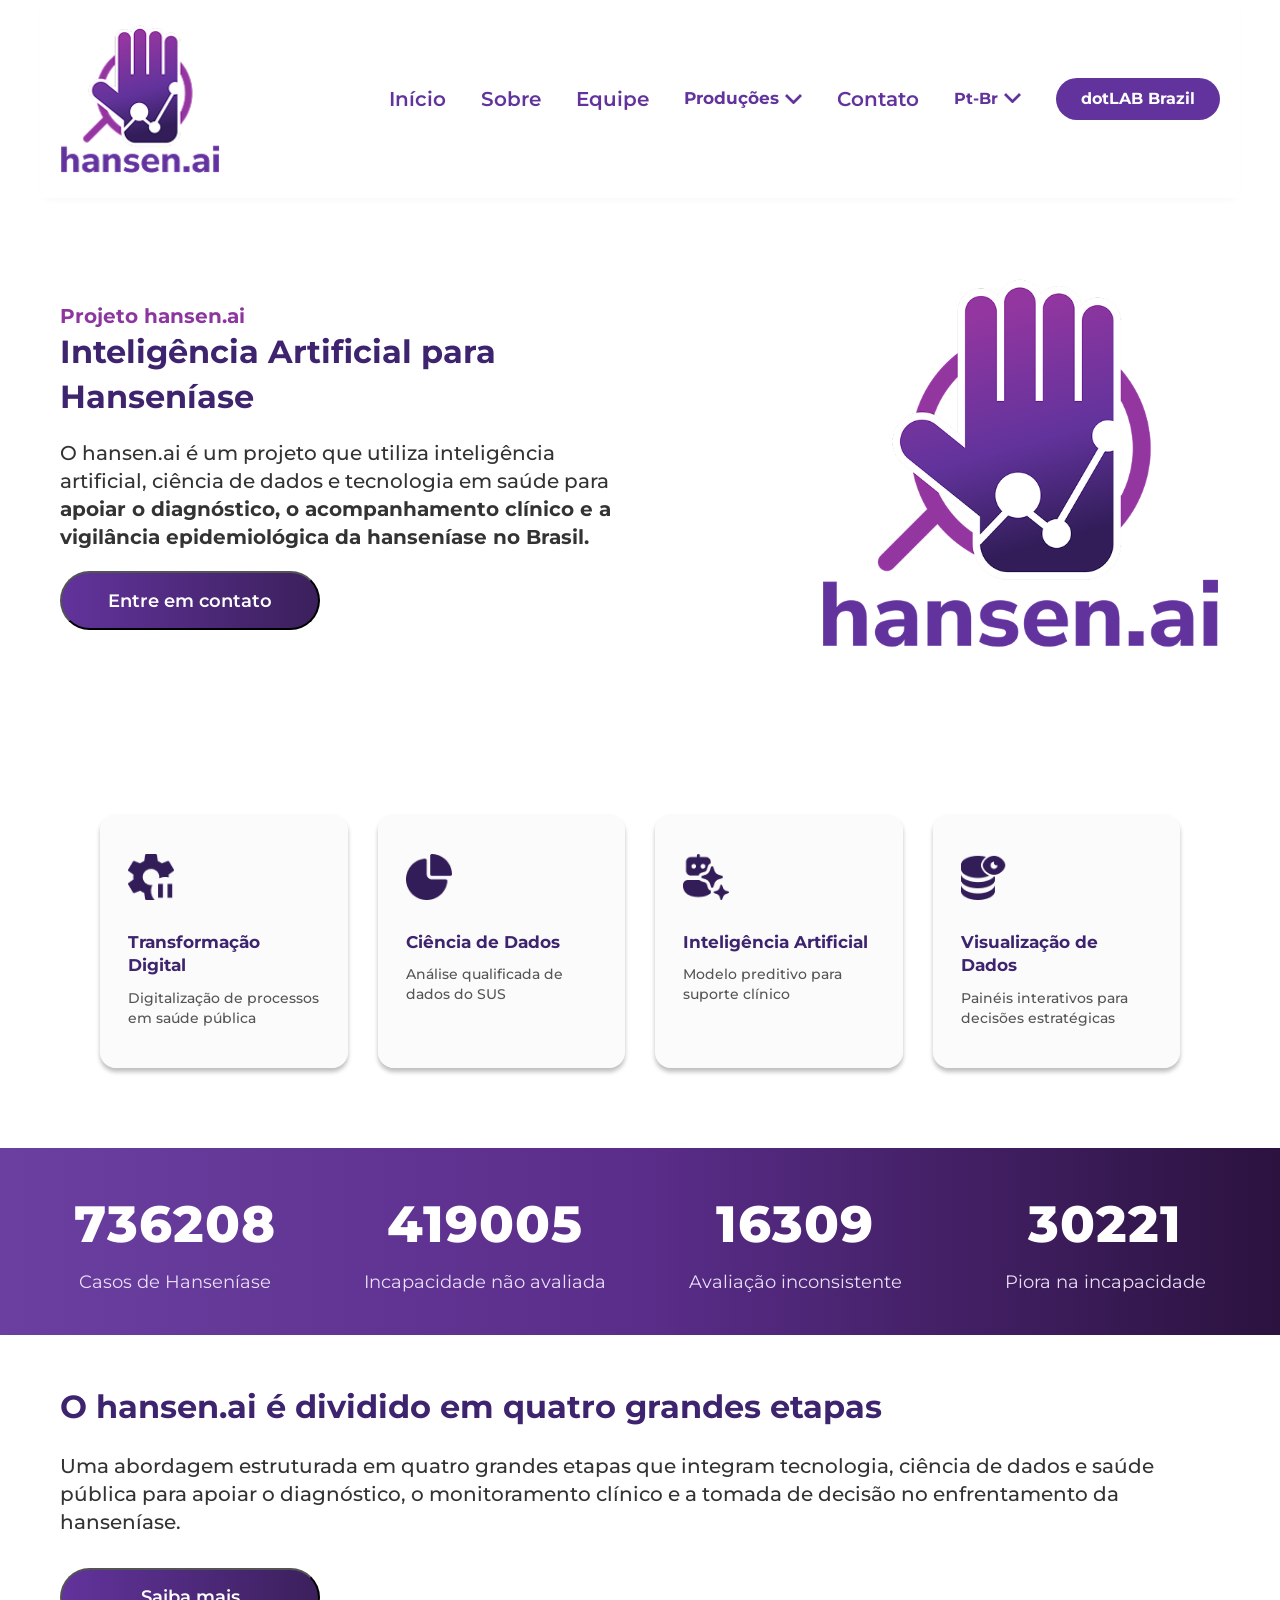
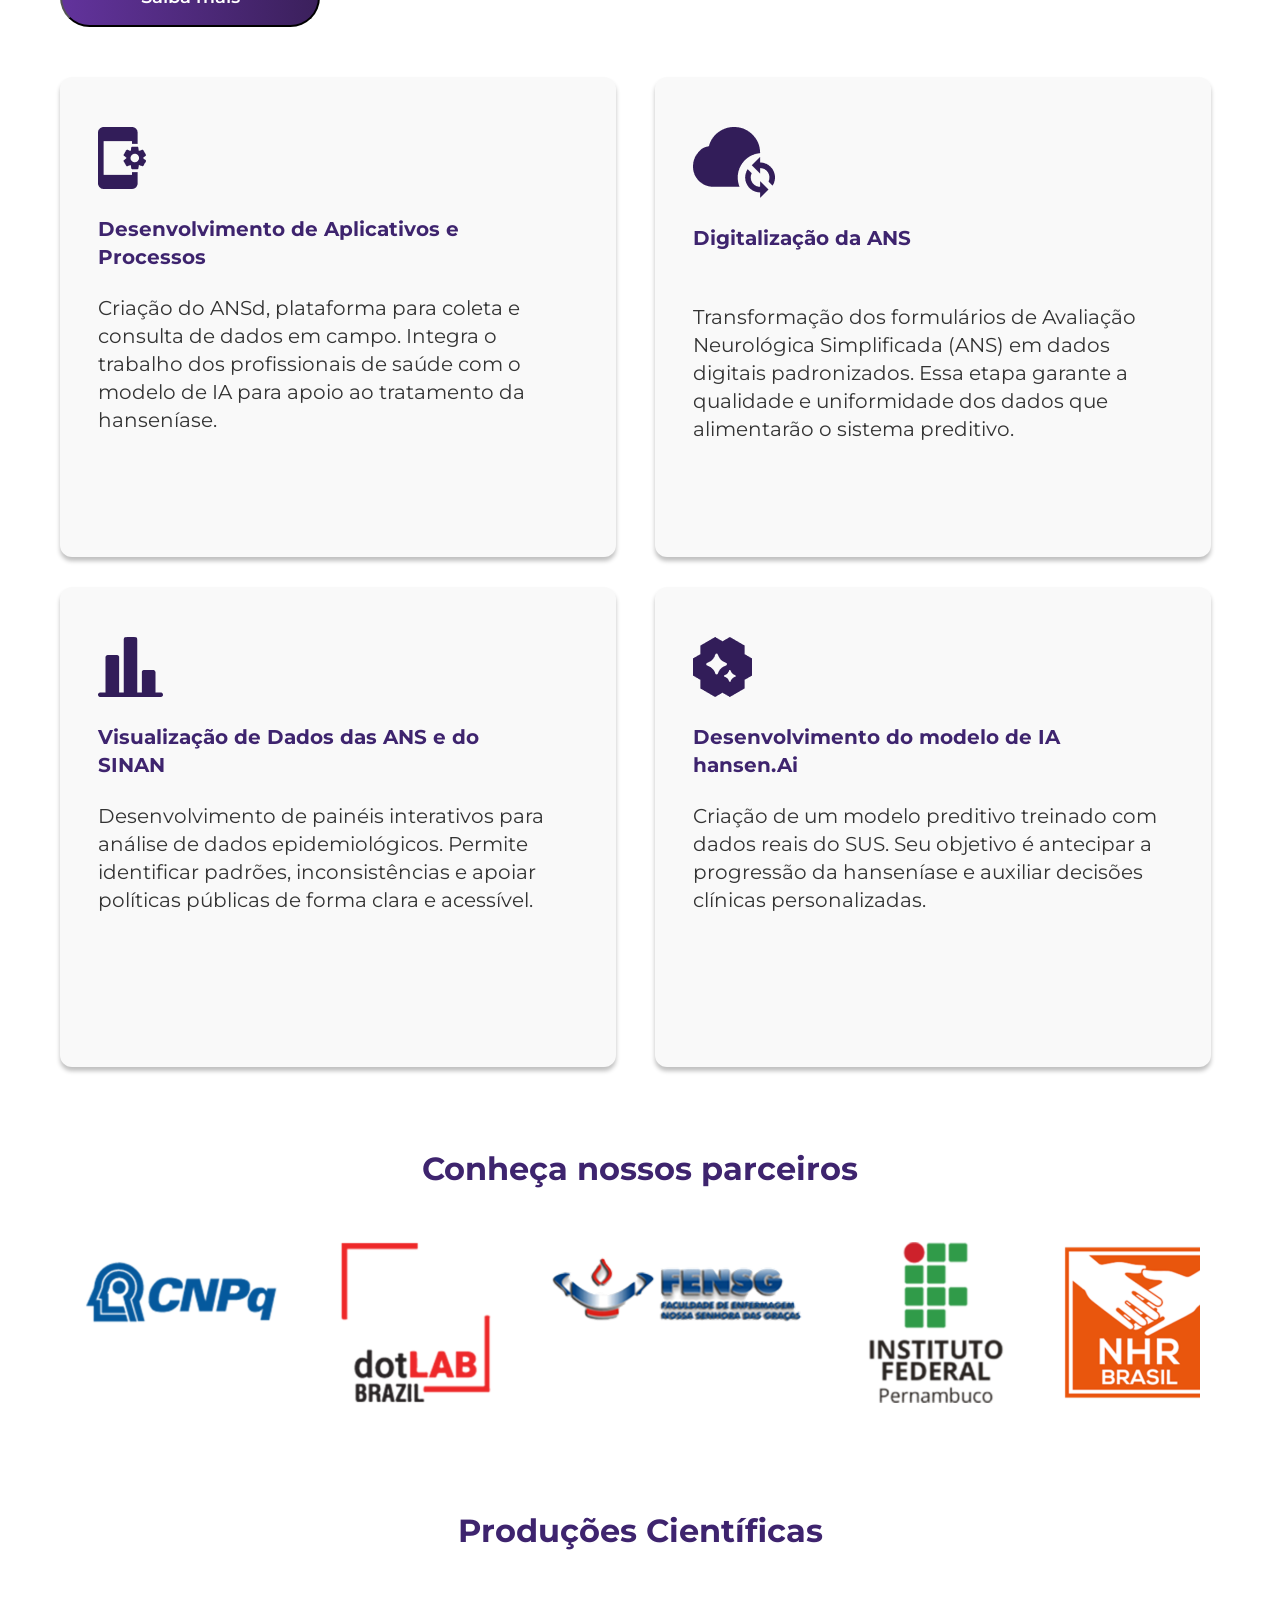
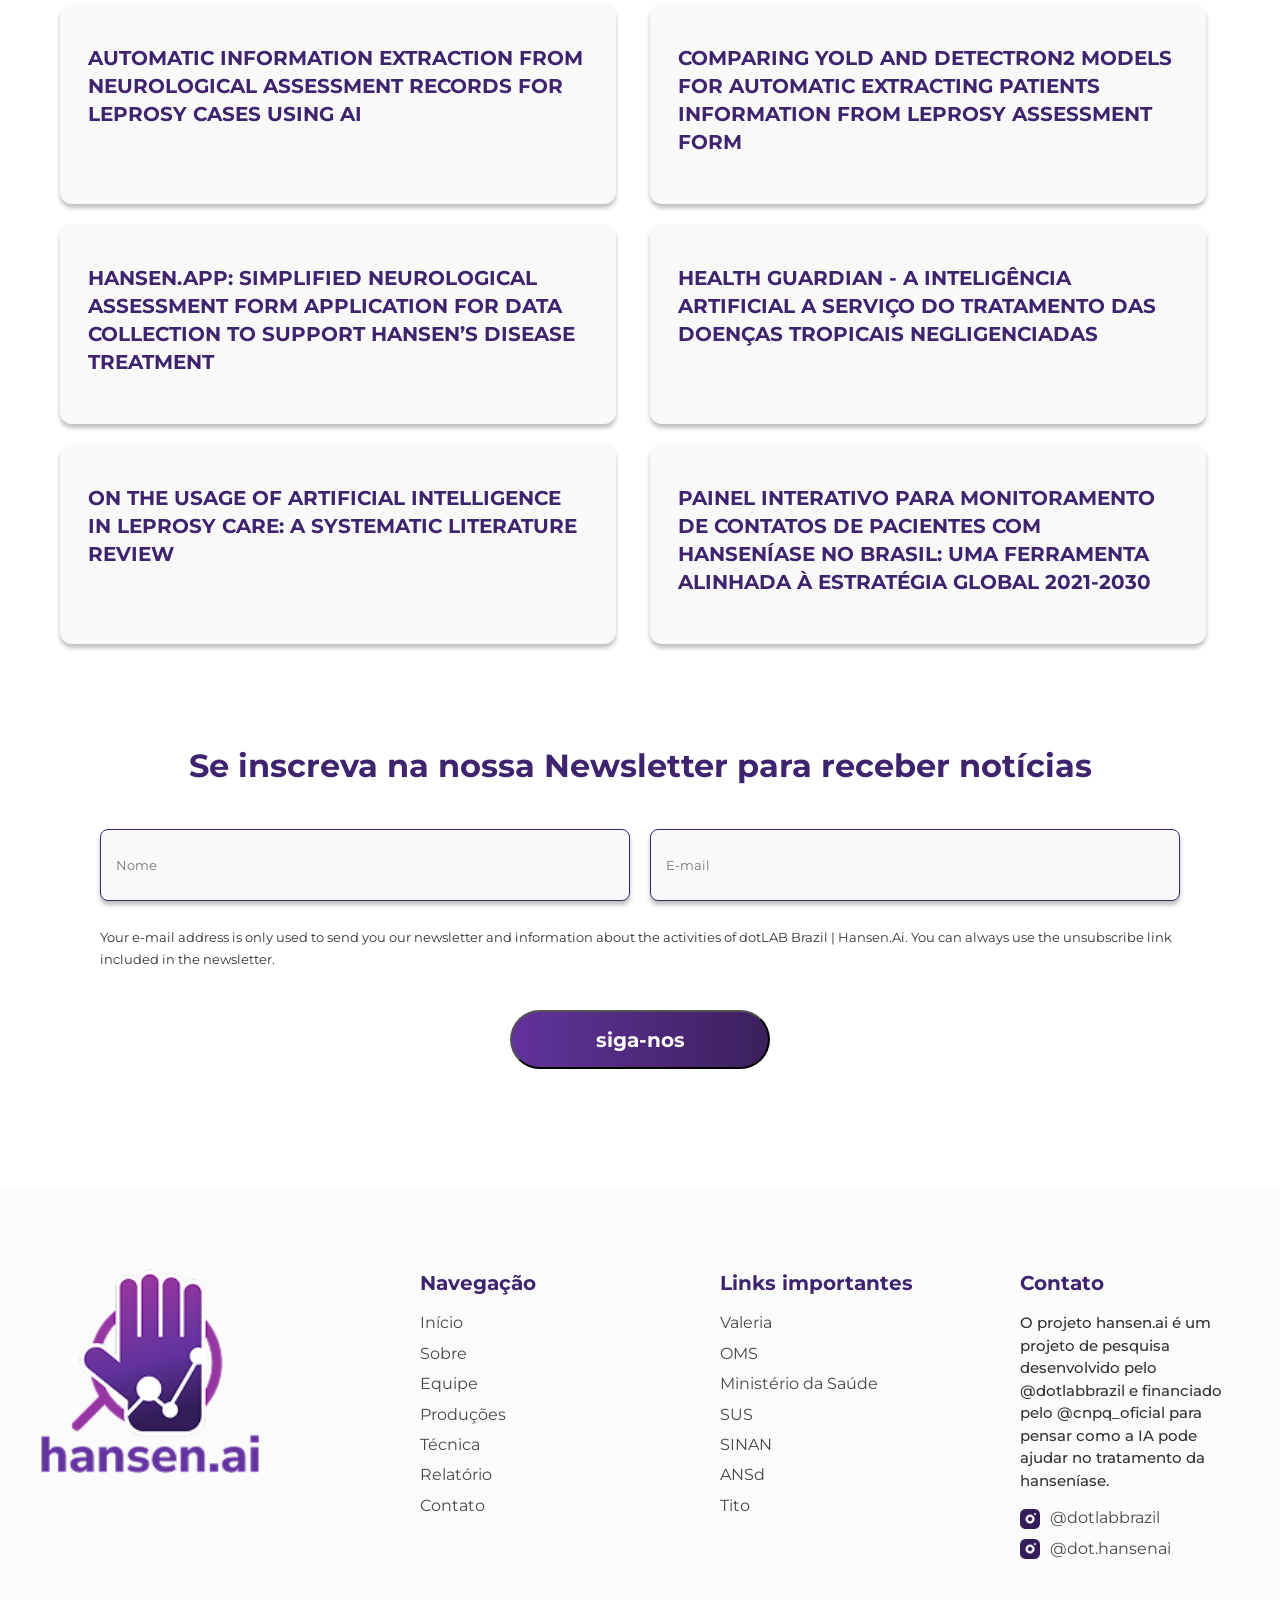
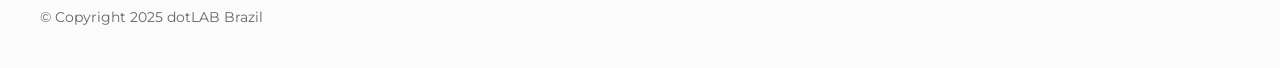
==== commit 3d126e99: "ajustes de mesclagem" ====
--- a/index.html
+++ b/index.html
@@ -6,8 +6,7 @@
     <title>hansen.ai</title>
     <link rel="shortcut icon" type="image/x-icon" href="./img/logo.png" />
 
-    <link rel="stylesheet" href="./styles/global.css" />
-    <link rel="stylesheet" href="./styles/style.css" />
+    <link rel="stylesheet" href="./styles/estilo-main.css" />
   </head>
 
   <body>
@@ -362,7 +361,7 @@
         <div class="OBS">
           <span>
             Your e-mail address is only used to send you our newsletter and
-            information about the activities of<br />
+            information about the activities of
             dotLAB Brazil | Hansen.Ai. You can always use the unsubscribe link
             included in the newsletter.
           </span>
@@ -376,7 +375,7 @@
       </section>
     </main>
 
-    <footer class="footer-container container">
+    <footer class="footer-container ">
       <div class="colunas">
         <div class="log">
           <img class="logo-footer" src="./img/logo.png" />
@@ -441,7 +440,7 @@
             >
             para pensar como a IA pode ajudar no tratamento da hanseníase.
           </p>
-          <ul>
+          <ul class="insta">
             <li>
               <img src="./img/icon/insta.png" />
               <a href="https://www.instagram.com/dotlabbrazil/"
--- a/styles/estilo-main.css
+++ b/styles/estilo-main.css
@@ -0,0 +1,17 @@
+@import url(../styles/global.css);
+@import url(../styles/index.css);
+@import url(../styles/style.css);
+@import url(../styles/sobre.css);
+@import url(../styles/equipe.css);
+@import url(../styles/producoes.css);
+
+@import url(../styles/resp/about.css);
+@import url(../styles/resp/home.css);
+@import url(../styles/resp/team.css);
+@import url(../styles/resp/production.css);
+
+:root {
+  --cor-primary: #3e246e;
+  --cor-secundary: #62339c;
+  --cor-terciary: #8d369f;
+}
